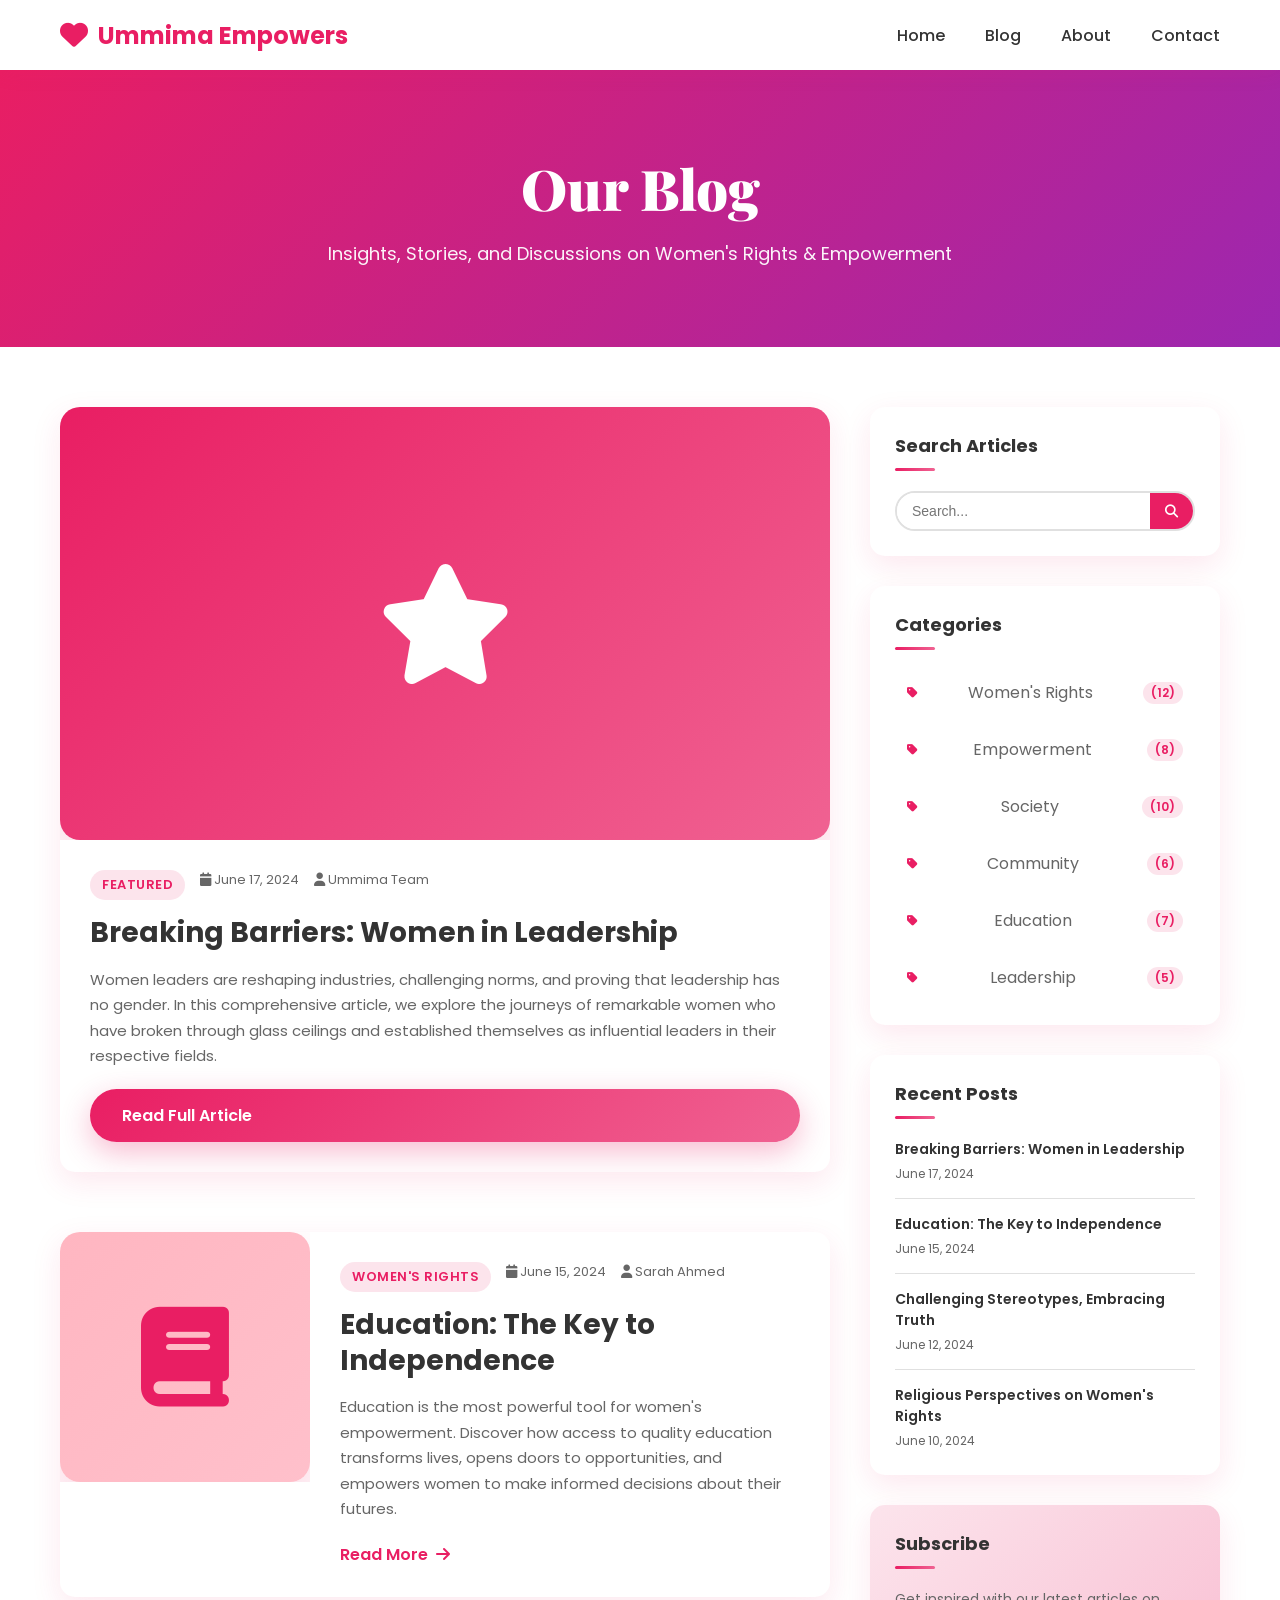
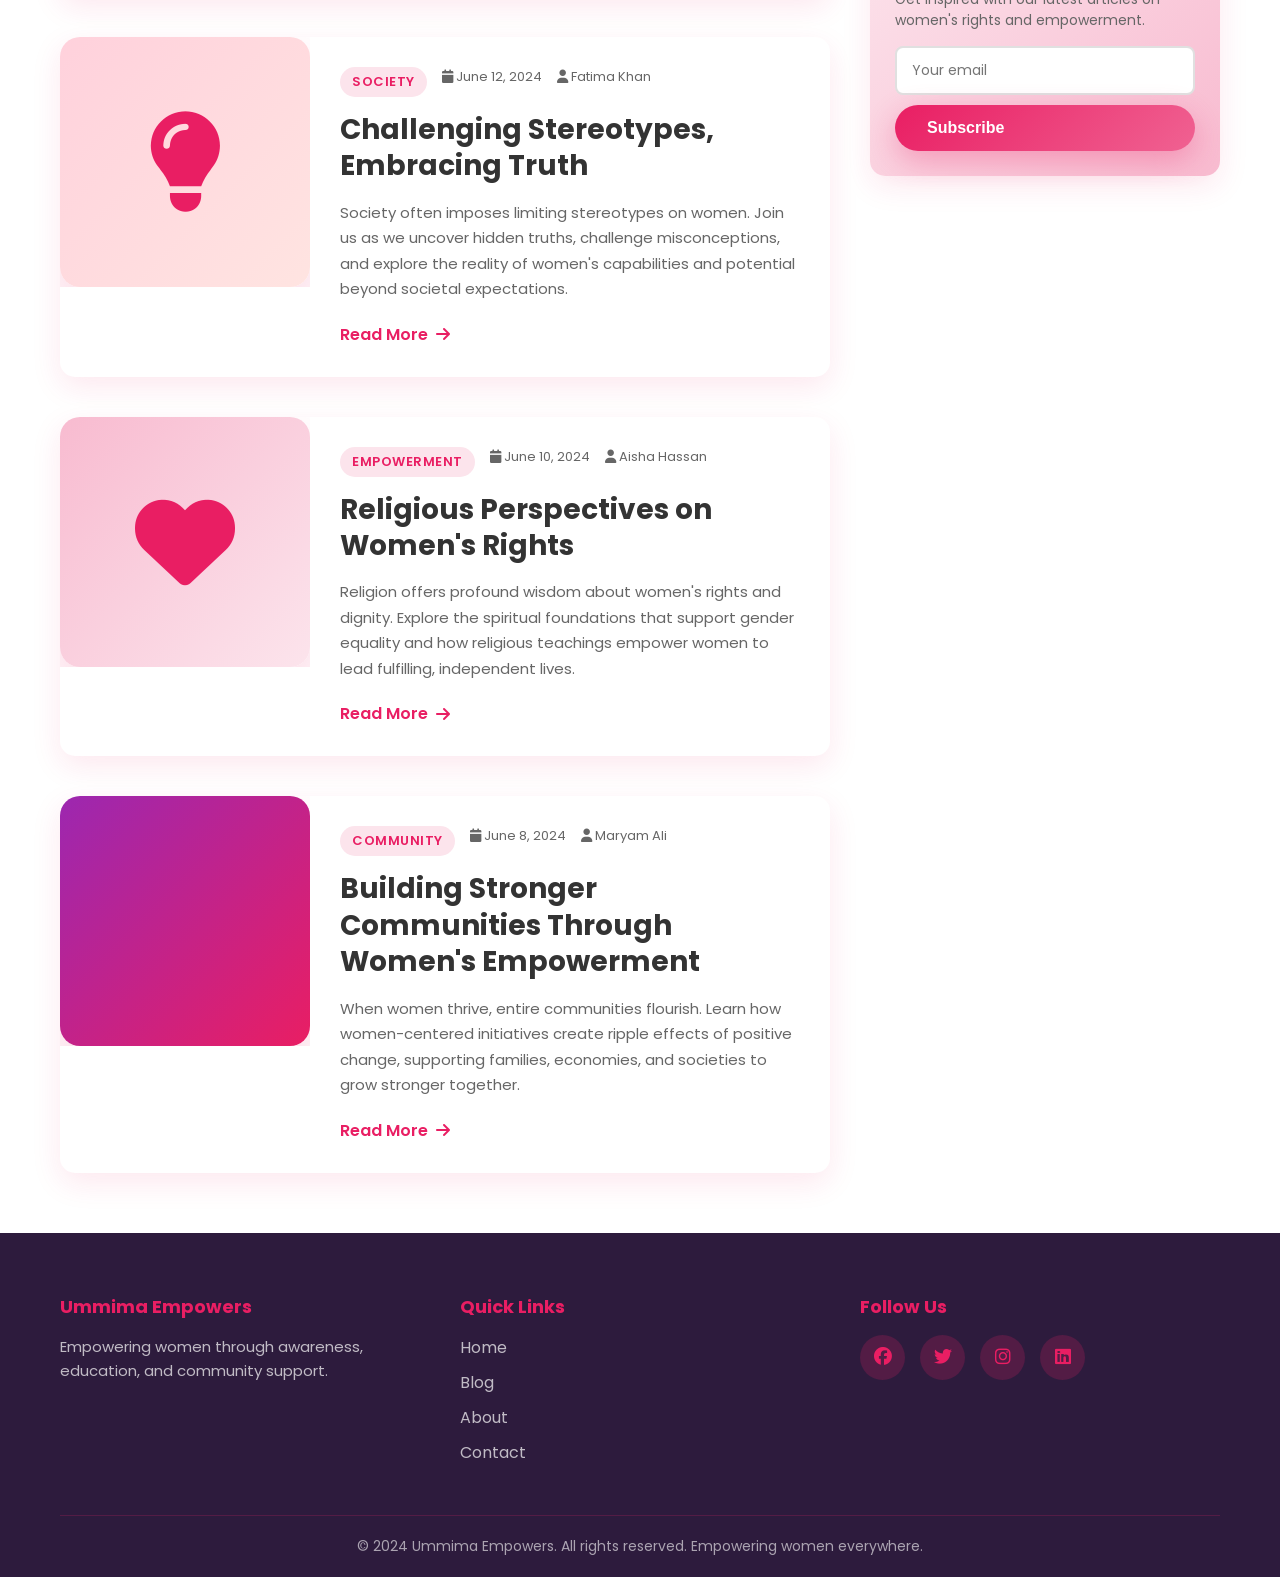
==== blog.html @ eef32102 "Initial commit: Create UmmimaEmpowers blogging website with pink theme, animations, and responsive d" ====
<!DOCTYPE html>
<html lang="en">
<head>
    <meta charset="UTF-8">
    <meta name="viewport" content="width=device-width, initial-scale=1.0">
    <title>Blog - Ummima Empowers</title>
    <link rel="stylesheet" href="css/styles.css">
    <link rel="stylesheet" href="css/blog.css">
    <link rel="stylesheet" href="https://cdnjs.cloudflare.com/ajax/libs/font-awesome/6.4.0/css/all.min.css">
    <link href="https://fonts.googleapis.com/css2?family=Poppins:wght@300;400;600;700;800&family=Playfair+Display:wght@700;900&display=swap" rel="stylesheet">
</head>
<body>
    <!-- Navigation Bar -->
    <nav class="navbar">
        <div class="nav-container">
            <div class="logo">
                <i class="fas fa-heart"></i>
                <span>Ummima Empowers</span>
            </div>
            <ul class="nav-menu">
                <li><a href="index.html" class="nav-link">Home</a></li>
                <li><a href="blog.html" class="nav-link active">Blog</a></li>
                <li><a href="index.html#about" class="nav-link">About</a></li>
                <li><a href="index.html#contact" class="nav-link">Contact</a></li>
            </ul>
            <div class="hamburger">
                <span></span>
                <span></span>
                <span></span>
            </div>
        </div>
    </nav>

    <!-- Blog Header -->
    <section class="blog-header">
        <div class="container">
            <h1>Our Blog</h1>
            <p>Insights, Stories, and Discussions on Women's Rights & Empowerment</p>
        </div>
    </section>

    <!-- Blog Content -->
    <div class="container">
        <div class="blog-layout">
            <!-- Main Blog Posts -->
            <main class="blog-posts">
                <!-- Featured Post -->
                <article class="blog-post featured-post">
                    <div class="post-image">
                        <div class="image-placeholder large pink-gradient">
                            <i class="fas fa-star"></i>
                        </div>
                    </div>
                    <div class="post-content">
                        <div class="post-meta">
                            <span class="post-category">Featured</span>
                            <span class="post-date"><i class="fas fa-calendar"></i> June 17, 2024</span>
                            <span class="post-author"><i class="fas fa-user"></i> Ummima Team</span>
                        </div>
                        <h2>Breaking Barriers: Women in Leadership</h2>
                        <p class="post-excerpt">Women leaders are reshaping industries, challenging norms, and proving that leadership has no gender. In this comprehensive article, we explore the journeys of remarkable women who have broken through glass ceilings and established themselves as influential leaders in their respective fields.</p>
                        <a href="#" class="btn btn-primary">Read Full Article</a>
                    </div>
                </article>

                <!-- Regular Posts -->
                <article class="blog-post">
                    <div class="post-image">
                        <div class="image-placeholder pink-1">
                            <i class="fas fa-book"></i>
                        </div>
                    </div>
                    <div class="post-content">
                        <div class="post-meta">
                            <span class="post-category">Women's Rights</span>
                            <span class="post-date"><i class="fas fa-calendar"></i> June 15, 2024</span>
                            <span class="post-author"><i class="fas fa-user"></i> Sarah Ahmed</span>
                        </div>
                        <h2>Education: The Key to Independence</h2>
                        <p class="post-excerpt">Education is the most powerful tool for women's empowerment. Discover how access to quality education transforms lives, opens doors to opportunities, and empowers women to make informed decisions about their futures.</p>
                        <a href="#" class="read-more-link">Read More <i class="fas fa-arrow-right"></i></a>
                    </div>
                </article>

                <article class="blog-post">
                    <div class="post-image">
                        <div class="image-placeholder pink-2">
                            <i class="fas fa-lightbulb"></i>
                        </div>
                    </div>
                    <div class="post-content">
                        <div class="post-meta">
                            <span class="post-category">Society</span>
                            <span class="post-date"><i class="fas fa-calendar"></i> June 12, 2024</span>
                            <span class="post-author"><i class="fas fa-user"></i> Fatima Khan</span>
                        </div>
                        <h2>Challenging Stereotypes, Embracing Truth</h2>
                        <p class="post-excerpt">Society often imposes limiting stereotypes on women. Join us as we uncover hidden truths, challenge misconceptions, and explore the reality of women's capabilities and potential beyond societal expectations.</p>
                        <a href="#" class="read-more-link">Read More <i class="fas fa-arrow-right"></i></a>
                    </div>
                </article>

                <article class="blog-post">
                    <div class="post-image">
                        <div class="image-placeholder pink-3">
                            <i class="fas fa-heart"></i>
                        </div>
                    </div>
                    <div class="post-content">
                        <div class="post-meta">
                            <span class="post-category">Empowerment</span>
                            <span class="post-date"><i class="fas fa-calendar"></i> June 10, 2024</span>
                            <span class="post-author"><i class="fas fa-user"></i> Aisha Hassan</span>
                        </div>
                        <h2>Religious Perspectives on Women's Rights</h2>
                        <p class="post-excerpt">Religion offers profound wisdom about women's rights and dignity. Explore the spiritual foundations that support gender equality and how religious teachings empower women to lead fulfilling, independent lives.</p>
                        <a href="#" class="read-more-link">Read More <i class="fas fa-arrow-right"></i></a>
                    </div>
                </article>

                <article class="blog-post">
                    <div class="post-image">
                        <div class="image-placeholder pink-gradient-alt">
                            <i class="fas fa-sparkles"></i>
                        </div>
                    </div>
                    <div class="post-content">
                        <div class="post-meta">
                            <span class="post-category">Community</span>
                            <span class="post-date"><i class="fas fa-calendar"></i> June 8, 2024</span>
                            <span class="post-author"><i class="fas fa-user"></i> Maryam Ali</span>
                        </div>
                        <h2>Building Stronger Communities Through Women's Empowerment</h2>
                        <p class="post-excerpt">When women thrive, entire communities flourish. Learn how women-centered initiatives create ripple effects of positive change, supporting families, economies, and societies to grow stronger together.</p>
                        <a href="#" class="read-more-link">Read More <i class="fas fa-arrow-right"></i></a>
                    </div>
                </article>
            </main>

            <!-- Sidebar -->
            <aside class="blog-sidebar">
                <!-- Search Widget -->
                <div class="widget search-widget">
                    <h3>Search Articles</h3>
                    <div class="search-box">
                        <input type="text" placeholder="Search..." class="search-input">
                        <button class="search-btn"><i class="fas fa-search"></i></button>
                    </div>
                </div>

                <!-- Categories Widget -->
                <div class="widget categories-widget">
                    <h3>Categories</h3>
                    <ul class="categories-list">
                        <li><a href="#"><i class="fas fa-tag"></i> Women's Rights <span>(12)</span></a></li>
                        <li><a href="#"><i class="fas fa-tag"></i> Empowerment <span>(8)</span></a></li>
                        <li><a href="#"><i class="fas fa-tag"></i> Society <span>(10)</span></a></li>
                        <li><a href="#"><i class="fas fa-tag"></i> Community <span>(6)</span></a></li>
                        <li><a href="#"><i class="fas fa-tag"></i> Education <span>(7)</span></a></li>
                        <li><a href="#"><i class="fas fa-tag"></i> Leadership <span>(5)</span></a></li>
                    </ul>
                </div>

                <!-- Recent Posts Widget -->
                <div class="widget recent-posts-widget">
                    <h3>Recent Posts</h3>
                    <ul class="recent-posts-list">
                        <li>
                            <a href="#" class="recent-post-title">Breaking Barriers: Women in Leadership</a>
                            <span class="recent-post-date">June 17, 2024</span>
                        </li>
                        <li>
                            <a href="#" class="recent-post-title">Education: The Key to Independence</a>
                            <span class="recent-post-date">June 15, 2024</span>
                        </li>
                        <li>
                            <a href="#" class="recent-post-title">Challenging Stereotypes, Embracing Truth</a>
                            <span class="recent-post-date">June 12, 2024</span>
                        </li>
                        <li>
                            <a href="#" class="recent-post-title">Religious Perspectives on Women's Rights</a>
                            <span class="recent-post-date">June 10, 2024</span>
                        </li>
                    </ul>
                </div>

                <!-- Newsletter Widget -->
                <div class="widget newsletter-widget">
                    <h3>Subscribe</h3>
                    <p>Get inspired with our latest articles on women's rights and empowerment.</p>
                    <form class="newsletter-form">
                        <input type="email" placeholder="Your email" required>
                        <button type="submit" class="btn btn-primary btn-full">Subscribe</button>
                    </form>
                </div>
            </aside>
        </div>
    </div>

    <!-- Footer -->
    <footer class="footer">
        <div class="container">
            <div class="footer-content">
                <div class="footer-section">
                    <h4>Ummima Empowers</h4>
                    <p>Empowering women through awareness, education, and community support.</p>
                </div>
                <div class="footer-section">
                    <h4>Quick Links</h4>
                    <ul>
                        <li><a href="index.html">Home</a></li>
                        <li><a href="blog.html">Blog</a></li>
                        <li><a href="index.html#about">About</a></li>
                        <li><a href="index.html#contact">Contact</a></li>
                    </ul>
                </div>
                <div class="footer-section">
                    <h4>Follow Us</h4>
                    <div class="social-links">
                        <a href="#" class="social-link"><i class="fab fa-facebook"></i></a>
                        <a href="#" class="social-link"><i class="fab fa-twitter"></i></a>
                        <a href="#" class="social-link"><i class="fab fa-instagram"></i></a>
                        <a href="#" class="social-link"><i class="fab fa-linkedin"></i></a>
                    </div>
                </div>
            </div>
            <div class="footer-bottom">
                <p>&copy; 2024 Ummima Empowers. All rights reserved. Empowering women everywhere.</p>
            </div>
        </div>
    </footer>

    <script src="js/script.js"></script>
    <script src="js/blog.js"></script>
</body>
</html>
---- css/styles.css ----
:root {
    --primary-pink: #E91E63;
    --light-pink: #F8BBD0;
    --lighter-pink: #FCE4EC;
    --dark-pink: #C2185B;
    --accent-purple: #9C27B0;
    --accent-rose: #F06292;
    --dark-bg: #2d1b3d;
    --text-dark: #333333;
    --text-light: #666666;
    --white: #ffffff;
    --light-gray: #f5f5f5;
    --border-color: #e0e0e0;
}

* {
    margin: 0;
    padding: 0;
    box-sizing: border-box;
}

html {
    scroll-behavior: smooth;
}

body {
    font-family: 'Poppins', sans-serif;
    color: var(--text-dark);
    background-color: var(--white);
    overflow-x: hidden;
}

.container {
    max-width: 1200px;
    margin: 0 auto;
    padding: 0 20px;
}

/* ===== NAVIGATION ===== */
.navbar {
    position: fixed;
    top: 0;
    width: 100%;
    background: rgba(255, 255, 255, 0.95);
    backdrop-filter: blur(10px);
    box-shadow: 0 2px 20px rgba(233, 30, 99, 0.1);
    z-index: 1000;
    transition: all 0.3s ease;
}

.nav-container {
    max-width: 1200px;
    margin: 0 auto;
    padding: 0 20px;
    display: flex;
    justify-content: space-between;
    align-items: center;
    height: 70px;
}

.logo {
    font-size: 24px;
    font-weight: 700;
    color: var(--primary-pink);
    display: flex;
    align-items: center;
    gap: 10px;
    animation: fadeInDown 0.6s ease;
}

.logo i {
    font-size: 28px;
}

.nav-menu {
    display: flex;
    list-style: none;
    gap: 40px;
    animation: fadeInDown 0.6s ease 0.1s both;
}

.nav-link {
    text-decoration: none;
    color: var(--text-dark);
    font-weight: 500;
    position: relative;
    transition: all 0.3s ease;
}

.nav-link::after {
    content: '';
    position: absolute;
    bottom: -5px;
    left: 0;
    width: 0;
    height: 3px;
    background: linear-gradient(90deg, var(--primary-pink), var(--accent-rose));
    transition: width 0.3s ease;
}

.nav-link:hover::after,
.nav-link.active::after {
    width: 100%;
}

.hamburger {
    display: none;
    flex-direction: column;
    cursor: pointer;
    gap: 5px;
}

.hamburger span {
    width: 25px;
    height: 3px;
    background: var(--primary-pink);
    border-radius: 3px;
    transition: all 0.3s ease;
}

/* ===== HERO SECTION ===== */
.hero {
    margin-top: 70px;
    padding: 100px 20px;
    background: linear-gradient(135deg, rgba(233, 30, 99, 0.08) 0%, rgba(156, 39, 176, 0.08) 100%);
    min-height: 100vh;
    display: flex;
    align-items: center;
    justify-content: space-between;
    gap: 50px;
    position: relative;
    overflow: hidden;
}

.hero-content {
    flex: 1;
    z-index: 2;
    animation: slideInLeft 0.8s ease;
}

.hero-title {
    font-family: 'Playfair Display', serif;
    font-size: 72px;
    font-weight: 900;
    color: var(--text-dark);
    margin-bottom: 20px;
    line-height: 1.2;
    background: linear-gradient(135deg, var(--primary-pink), var(--accent-purple));
    -webkit-background-clip: text;
    -webkit-text-fill-color: transparent;
    background-clip: text;
}

.hero-subtitle {
    font-size: 20px;
    color: var(--text-light);
    margin-bottom: 30px;
    line-height: 1.6;
}

.hero-buttons {
    display: flex;
    gap: 20px;
    flex-wrap: wrap;
}

.btn {
    padding: 14px 32px;
    border: none;
    border-radius: 50px;
    font-size: 16px;
    font-weight: 600;
    cursor: pointer;
    transition: all 0.3s ease;
    text-decoration: none;
    display: inline-flex;
    align-items: center;
    gap: 8px;
    position: relative;
    overflow: hidden;
}

.btn::before {
    content: '';
    position: absolute;
    top: 50%;
    left: 50%;
    width: 0;
    height: 0;
    border-radius: 50%;
    background: rgba(255, 255, 255, 0.3);
    transform: translate(-50%, -50%);
    transition: width 0.6s, height 0.6s;
}

.btn:hover::before {
    width: 300px;
    height: 300px;
}

.btn-primary {
    background: linear-gradient(135deg, var(--primary-pink), var(--accent-rose));
    color: var(--white);
    box-shadow: 0 10px 30px rgba(233, 30, 99, 0.3);
}

.btn-primary:hover {
    transform: translateY(-3px);
    box-shadow: 0 15px 40px rgba(233, 30, 99, 0.4);
}

.btn-secondary {
    background: var(--white);
    color: var(--primary-pink);
    border: 2px solid var(--primary-pink);
    box-shadow: 0 10px 30px rgba(233, 30, 99, 0.2);
}

.btn-secondary:hover {
    background: var(--lighter-pink);
    transform: translateY(-3px);
}

.btn-large {
    padding: 16px 48px;
    font-size: 18px;
}

.btn-full {
    width: 100%;
}

.hero-image {
    flex: 1;
    position: relative;
    height: 500px;
    animation: slideInRight 0.8s ease;
}

.floating-card {
    position: absolute;
    width: 120px;
    height: 120px;
    border-radius: 20px;
    display: flex;
    align-items: center;
    justify-content: center;
    font-size: 50px;
    color: var(--white);
    box-shadow: 0 20px 40px rgba(0, 0, 0, 0.1);
    animation: float 4s ease-in-out infinite;
}

.card-1 {
    background: linear-gradient(135deg, var(--primary-pink), var(--accent-rose));
    top: 50px;
    left: 50px;
    animation-delay: 0s;
}

.card-2 {
    background: linear-gradient(135deg, var(--accent-purple), var(--primary-pink));
    top: 200px;
    right: 100px;
    animation-delay: 1s;
}

.card-3 {
    background: linear-gradient(135deg, var(--accent-rose), var(--accent-purple));
    bottom: 100px;
    left: 100px;
    animation-delay: 2s;
}

.wave {
    position: absolute;
    bottom: -10px;
    left: 0;
    width: 100%;
    opacity: 0.1;
}

/* ===== ABOUT SECTION ===== */
.about {
    padding: 100px 20px;
    background: var(--white);
}

.section-title {
    font-family: 'Playfair Display', serif;
    font-size: 48px;
    font-weight: 900;
    text-align: center;
    margin-bottom: 60px;
    color: var(--text-dark);
    position: relative;
    animation: fadeInUp 0.8s ease;
}

.section-title::after {
    content: '';
    position: absolute;
    bottom: -20px;
    left: 50%;
    transform: translateX(-50%);
    width: 80px;
    height: 4px;
    background: linear-gradient(90deg, var(--primary-pink), var(--accent-rose));
    border-radius: 2px;
}

.about-content {
    display: grid;
    grid-template-columns: 1fr 1fr;
    gap: 60px;
    align-items: center;
    animation: fadeInUp 0.8s ease 0.2s both;
}

.about-text h3 {
    font-size: 36px;
    color: var(--text-dark);
    margin: 15px 0 20px 0;
    line-height: 1.4;
}

.about-text p {
    font-size: 16px;
    color: var(--text-light);
    line-height: 1.8;
    margin-bottom: 30px;
}

.highlight-text {
    color: var(--primary-pink);
    font-weight: 700;
    font-size: 14px;
    text-transform: uppercase;
    letter-spacing: 2px;
}

.stats {
    display: grid;
    grid-template-columns: repeat(3, 1fr);
    gap: 20px;
    margin-top: 40px;
}

.stat-item {
    padding: 25px;
    background: var(--lighter-pink);
    border-radius: 15px;
    text-align: center;
    transition: all 0.3s ease;
}

.stat-item:hover {
    background: var(--light-pink);
    transform: translateY(-5px);
}

.stat-item h4 {
    color: var(--primary-pink);
    font-size: 18px;
    margin-bottom: 5px;
}

.stat-item p {
    font-size: 14px;
    color: var(--text-light);
    margin: 0;
}

.about-image {
    position: relative;
    animation: slideInRight 0.8s ease 0.4s both;
}

.image-wrapper {
    position: relative;
    width: 100%;
    aspect-ratio: 1;
}

.image-placeholder {
    width: 100%;
    height: 100%;
    border-radius: 20px;
    display: flex;
    align-items: center;
    justify-content: center;
    font-size: 100px;
    background: linear-gradient(135deg, var(--light-pink), var(--lighter-pink));
    color: var(--primary-pink);
    box-shadow: 0 30px 60px rgba(233, 30, 99, 0.2);
    animation: pulse 3s ease-in-out infinite;
}

.image-placeholder.pink-1 {
    background: linear-gradient(135deg, #FFB6C1, #FFC0CB);
}

.image-placeholder.pink-2 {
    background: linear-gradient(135deg, #FFD1DC, #FFE4E1);
}

.image-placeholder.pink-3 {
    background: linear-gradient(135deg, #F8BBD0, #FCE4EC);
}

.image-placeholder.pink-gradient {
    background: linear-gradient(135deg, var(--primary-pink), var(--accent-rose));
    color: var(--white);
}

.image-placeholder.pink-gradient-alt {
    background: linear-gradient(135deg, var(--accent-purple), var(--primary-pink));
    color: var(--white);
}

.image-placeholder.large {
    font-size: 120px;
}

/* ===== FEATURED ARTICLES ===== */
.featured-articles {
    padding: 100px 20px;
    background: linear-gradient(135deg, rgba(248, 187, 208, 0.3) 0%, rgba(252, 228, 236, 0.3) 100%);
}

.articles-grid {
    display: grid;
    grid-template-columns: repeat(auto-fit, minmax(300px, 1fr));
    gap: 40px;
    animation: fadeInUp 0.8s ease 0.2s both;
}

.article-card {
    background: var(--white);
    border-radius: 15px;
    overflow: hidden;
    box-shadow: 0 10px 30px rgba(233, 30, 99, 0.1);
    transition: all 0.3s ease;
    animation: slideUp 0.6s ease;
}

.article-card:hover {
    transform: translateY(-10px);
    box-shadow: 0 20px 50px rgba(233, 30, 99, 0.2);
}

.article-image {
    width: 100%;
    aspect-ratio: 16 / 10;
    overflow: hidden;
}

.article-content {
    padding: 30px;
}

.article-category {
    display: inline-block;
    background: var(--lighter-pink);
    color: var(--primary-pink);
    padding: 6px 14px;
    border-radius: 20px;
    font-size: 12px;
    font-weight: 600;
    text-transform: uppercase;
    letter-spacing: 1px;
    margin-bottom: 12px;
}

.article-content h3 {
    font-size: 22px;
    color: var(--text-dark);
    margin-bottom: 15px;
    line-height: 1.4;
    transition: all 0.3s ease;
}

.article-card:hover .article-content h3 {
    color: var(--primary-pink);
}

.article-content p {
    font-size: 15px;
    color: var(--text-light);
    line-height: 1.6;
    margin-bottom: 20px;
}

.read-more {
    color: var(--primary-pink);
    text-decoration: none;
    font-weight: 600;
    display: inline-flex;
    align-items: center;
    gap: 8px;
    transition: all 0.3s ease;
}

.read-more:hover {
    gap: 12px;
    color: var(--accent-rose);
}

/* ===== CTA SECTION ===== */
.cta-section {
    padding: 80px 20px;
    background: linear-gradient(135deg, var(--primary-pink), var(--accent-purple));
    color: var(--white);
    text-align: center;
    animation: fadeInUp 0.8s ease;
}

.cta-section h2 {
    font-family: 'Playfair Display', serif;
    font-size: 48px;
    margin-bottom: 15px;
}

.cta-section p {
    font-size: 18px;
    margin-bottom: 30px;
    opacity: 0.95;
}

/* ===== FOOTER ===== */
.footer {
    background: var(--dark-bg);
    color: var(--white);
    padding: 60px 20px 20px;
}

.footer-content {
    display: grid;
    grid-template-columns: repeat(auto-fit, minmax(250px, 1fr));
    gap: 40px;
    margin-bottom: 40px;
    animation: fadeInUp 0.8s ease;
}

.footer-section h4 {
    font-size: 18px;
    margin-bottom: 15px;
    color: var(--primary-pink);
}

.footer-section p {
    color: rgba(255, 255, 255, 0.7);
    line-height: 1.6;
    font-size: 15px;
}

.footer-section ul {
    list-style: none;
}

.footer-section ul li {
    margin-bottom: 10px;
}

.footer-section ul li a {
    color: rgba(255, 255, 255, 0.7);
    text-decoration: none;
    transition: all 0.3s ease;
    display: flex;
    align-items: center;
    gap: 8px;
}

.footer-section ul li a:hover {
    color: var(--primary-pink);
    transform: translateX(5px);
}

.social-links {
    display: flex;
    gap: 15px;
}

.social-link {
    width: 45px;
    height: 45px;
    background: rgba(233, 30, 99, 0.2);
    border-radius: 50%;
    display: flex;
    align-items: center;
    justify-content: center;
    color: var(--primary-pink);
    text-decoration: none;
    transition: all 0.3s ease;
    font-size: 18px;
}

.social-link:hover {
    background: var(--primary-pink);
    color: var(--white);
    transform: translateY(-5px);
}

.footer-bottom {
    text-align: center;
    padding-top: 20px;
    border-top: 1px solid rgba(233, 30, 99, 0.2);
    color: rgba(255, 255, 255, 0.6);
    font-size: 14px;
}

/* ===== ANIMATIONS ===== */
@keyframes fadeInDown {
    from {
        opacity: 0;
        transform: translateY(-30px);
    }
    to {
        opacity: 1;
        transform: translateY(0);
    }
}

@keyframes fadeInUp {
    from {
        opacity: 0;
        transform: translateY(30px);
    }
    to {
        opacity: 1;
        transform: translateY(0);
    }
}

@keyframes slideInLeft {
    from {
        opacity: 0;
        transform: translateX(-50px);
    }
    to {
        opacity: 1;
        transform: translateX(0);
    }
}

@keyframes slideInRight {
    from {
        opacity: 0;
        transform: translateX(50px);
    }
    to {
        opacity: 1;
        transform: translateX(0);
    }
}

@keyframes slideUp {
    from {
        opacity: 0;
        transform: translateY(20px);
    }
    to {
        opacity: 1;
        transform: translateY(0);
    }
}

@keyframes float {
    0%, 100% {
        transform: translateY(0px);
    }
    50% {
        transform: translateY(-20px);
    }
}

@keyframes pulse {
    0%, 100% {
        transform: scale(1);
    }
    50% {
        transform: scale(1.02);
    }
}

/* ===== RESPONSIVE ===== */
@media (max-width: 768px) {
    .hamburger {
        display: flex;
    }

    .nav-menu {
        position: absolute;
        top: 70px;
        left: 0;
        width: 100%;
        background: var(--white);
        flex-direction: column;
        gap: 0;
        max-height: 0;
        overflow: hidden;
        transition: max-height 0.3s ease;
    }

    .nav-menu.active {
        max-height: 400px;
    }

    .nav-menu li {
        border-bottom: 1px solid var(--border-color);
    }

    .nav-link {
        display: block;
        padding: 15px 20px;
    }

    .hero {
        flex-direction: column;
        margin-top: 70px;
        padding: 60px 20px;
        min-height: auto;
    }

    .hero-title {
        font-size: 42px;
    }

    .hero-subtitle {
        font-size: 16px;
    }

    .hero-image {
        height: 300px;
    }

    .floating-card {
        width: 80px;
        height: 80px;
        font-size: 35px;
    }

    .hero-buttons {
        flex-direction: column;
    }

    .btn {
        width: 100%;
        justify-content: center;
    }

    .about-content {
        grid-template-columns: 1fr;
        gap: 40px;
    }

    .section-title {
        font-size: 36px;
    }

    .about-text h3 {
        font-size: 28px;
    }

    .stats {
        grid-template-columns: 1fr;
    }

    .articles-grid {
        grid-template-columns: 1fr;
    }

    .cta-section h2 {
        font-size: 36px;
    }

    .cta-section p {
        font-size: 16px;
    }
}
---- css/blog.css ----
.blog-header {
    margin-top: 70px;
    padding: 80px 20px;
    background: linear-gradient(135deg, var(--primary-pink), var(--accent-purple));
    color: var(--white);
    text-align: center;
    animation: fadeInDown 0.8s ease;
}

.blog-header h1 {
    font-family: 'Playfair Display', serif;
    font-size: 56px;
    font-weight: 900;
    margin-bottom: 15px;
}

.blog-header p {
    font-size: 18px;
    opacity: 0.95;
}

.blog-layout {
    display: grid;
    grid-template-columns: 1fr 350px;
    gap: 40px;
    padding: 60px 0;
    animation: fadeInUp 0.8s ease 0.2s both;
}

/* ===== BLOG POSTS ===== */
.blog-posts {
    display: flex;
    flex-direction: column;
    gap: 40px;
}

.blog-post {
    background: var(--white);
    border-radius: 15px;
    overflow: hidden;
    box-shadow: 0 10px 30px rgba(233, 30, 99, 0.1);
    transition: all 0.3s ease;
    display: grid;
    grid-template-columns: 250px 1fr;
    animation: slideUp 0.6s ease;
}

.blog-post:hover {
    box-shadow: 0 20px 50px rgba(233, 30, 99, 0.2);
    transform: translateY(-5px);
}

.featured-post {
    grid-template-columns: 1fr;
    margin-bottom: 20px;
}

.featured-post .post-image {
    aspect-ratio: 16 / 9;
}

.post-image {
    width: 100%;
    aspect-ratio: 1;
    overflow: hidden;
}

.post-content {
    padding: 30px;
    display: flex;
    flex-direction: column;
}

.post-meta {
    display: flex;
    flex-wrap: wrap;
    gap: 15px;
    font-size: 13px;
    color: var(--text-light);
    margin-bottom: 15px;
}

.post-category {
    display: inline-block;
    background: var(--lighter-pink);
    color: var(--primary-pink);
    padding: 5px 12px;
    border-radius: 15px;
    font-weight: 600;
    text-transform: uppercase;
    letter-spacing: 0.5px;
}

.post-date,
.post-author {
    color: var(--text-light);
}

.post-content h2 {
    font-size: 28px;
    color: var(--text-dark);
    margin-bottom: 15px;
    line-height: 1.3;
    transition: all 0.3s ease;
}

.blog-post:hover .post-content h2 {
    color: var(--primary-pink);
}

.post-excerpt {
    font-size: 15px;
    color: var(--text-light);
    line-height: 1.7;
    margin-bottom: 20px;
    flex-grow: 1;
}

.read-more-link {
    color: var(--primary-pink);
    text-decoration: none;
    font-weight: 600;
    display: inline-flex;
    align-items: center;
    gap: 8px;
    width: fit-content;
    transition: all 0.3s ease;
}

.read-more-link:hover {
    gap: 12px;
    color: var(--accent-rose);
}

/* ===== SIDEBAR ===== */
.blog-sidebar {
    display: flex;
    flex-direction: column;
    gap: 30px;
}

.widget {
    background: var(--white);
    padding: 25px;
    border-radius: 15px;
    box-shadow: 0 10px 30px rgba(233, 30, 99, 0.1);
    animation: fadeInUp 0.8s ease;
}

.widget h3 {
    font-size: 18px;
    color: var(--text-dark);
    margin-bottom: 20px;
    font-weight: 700;
    position: relative;
    padding-bottom: 12px;
}

.widget h3::after {
    content: '';
    position: absolute;
    bottom: 0;
    left: 0;
    width: 40px;
    height: 3px;
    background: linear-gradient(90deg, var(--primary-pink), var(--accent-rose));
    border-radius: 2px;
}

/* Search Widget */
.search-box {
    display: flex;
    gap: 0;
    border: 2px solid var(--border-color);
    border-radius: 50px;
    overflow: hidden;
    transition: all 0.3s ease;
}

.search-box:focus-within {
    border-color: var(--primary-pink);
    box-shadow: 0 5px 15px rgba(233, 30, 99, 0.2);
}

.search-input {
    flex: 1;
    border: none;
    padding: 10px 15px;
    font-size: 14px;
    outline: none;
}

.search-btn {
    background: var(--primary-pink);
    color: var(--white);
    border: none;
    padding: 10px 15px;
    cursor: pointer;
    transition: all 0.3s ease;
}

.search-btn:hover {
    background: var(--accent-rose);
}

/* Categories Widget */
.categories-list {
    list-style: none;
    display: flex;
    flex-direction: column;
    gap: 12px;
}

.categories-list li a {
    display: flex;
    justify-content: space-between;
    align-items: center;
    padding: 10px 12px;
    border-radius: 8px;
    text-decoration: none;
    color: var(--text-light);
    transition: all 0.3s ease;
    gap: 10px;
}

.categories-list li a:hover {
    background: var(--lighter-pink);
    color: var(--primary-pink);
    padding-left: 16px;
}

.categories-list li a i {
    color: var(--primary-pink);
    font-size: 12px;
}

.categories-list li a span {
    background: var(--lighter-pink);
    color: var(--primary-pink);
    padding: 2px 8px;
    border-radius: 12px;
    font-size: 12px;
    font-weight: 600;
}

/* Recent Posts Widget */
.recent-posts-list {
    list-style: none;
    display: flex;
    flex-direction: column;
    gap: 15px;
}

.recent-posts-list li {
    padding-bottom: 15px;
    border-bottom: 1px solid var(--border-color);
    display: flex;
    flex-direction: column;
    gap: 5px;
}

.recent-posts-list li:last-child {
    border-bottom: none;
    padding-bottom: 0;
}

.recent-post-title {
    text-decoration: none;
    color: var(--text-dark);
    font-weight: 600;
    font-size: 14px;
    transition: all 0.3s ease;
}

.recent-post-title:hover {
    color: var(--primary-pink);
}

.recent-post-date {
    color: var(--text-light);
    font-size: 12px;
}

/* Newsletter Widget */
.newsletter-widget {
    background: linear-gradient(135deg, var(--lighter-pink), var(--light-pink));
}

.newsletter-widget p {
    color: var(--text-light);
    font-size: 14px;
    margin-bottom: 15px;
    line-height: 1.5;
}

.newsletter-form {
    display: flex;
    flex-direction: column;
    gap: 10px;
}

.newsletter-form input {
    padding: 12px 15px;
    border: 2px solid var(--border-color);
    border-radius: 8px;
    font-size: 14px;
    font-family: 'Poppins', sans-serif;
    outline: none;
    transition: all 0.3s ease;
}

.newsletter-form input:focus {
    border-color: var(--primary-pink);
    box-shadow: 0 5px 15px rgba(233, 30, 99, 0.1);
}

/* ===== RESPONSIVE ===== */
@media (max-width: 968px) {
    .blog-layout {
        grid-template-columns: 1fr;
    }

    .blog-post {
        grid-template-columns: 200px 1fr;
    }

    .featured-post {
        grid-template-columns: 1fr;
    }

    .featured-post .post-image {
        aspect-ratio: 16 / 9;
    }
}

@media (max-width: 768px) {
    .blog-header h1 {
        font-size: 36px;
    }

    .blog-header p {
        font-size: 16px;
    }

    .blog-post {
        grid-template-columns: 1fr;
    }

    .post-image {
        aspect-ratio: 16 / 10;
    }

    .post-content {
        padding: 20px;
    }

    .post-content h2 {
        font-size: 22px;
    }

    .widget {
        padding: 20px;
    }
}
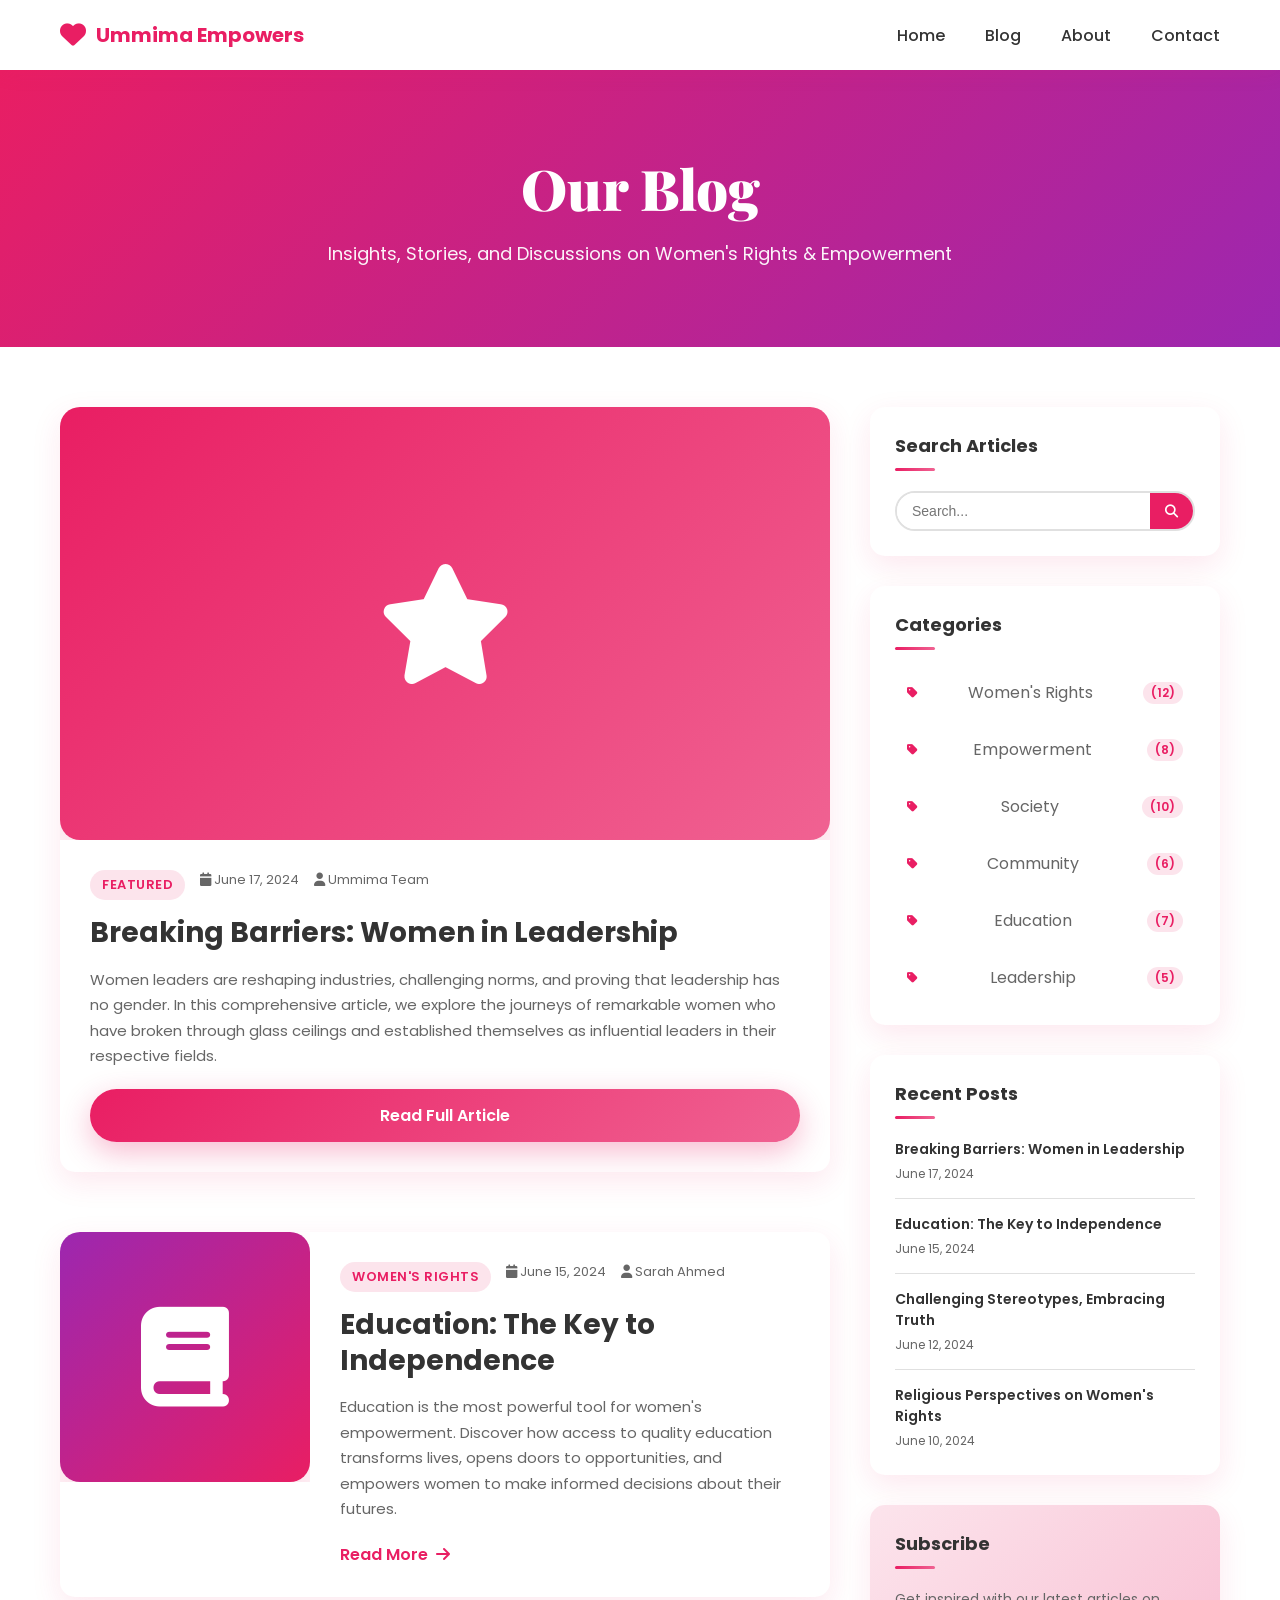
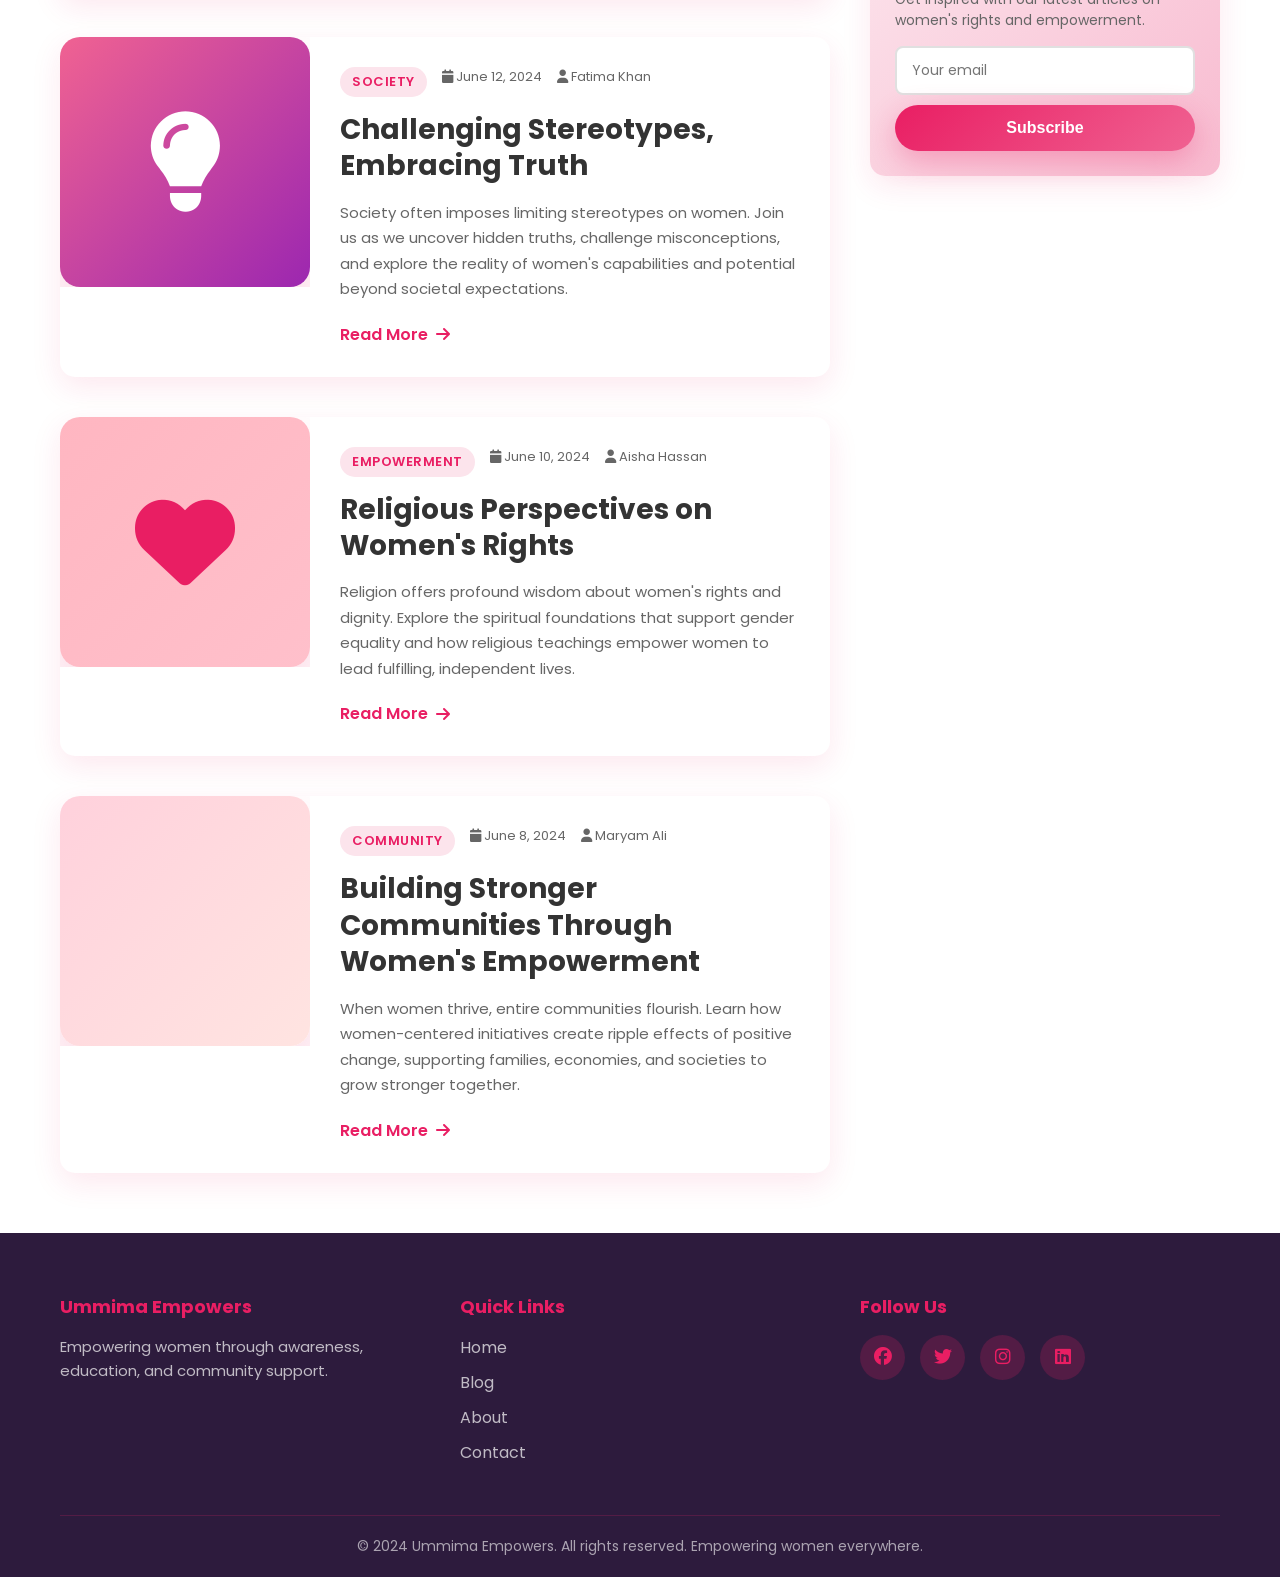
==== commit 24d8a320: "Fix CSS, JavaScript, logo link, contact form, animations, and make website relaxing for women" ====
--- a/blog.html
+++ b/blog.html
@@ -13,10 +13,10 @@
     <!-- Navigation Bar -->
     <nav class="navbar">
         <div class="nav-container">
-            <div class="logo">
+            <a href="index.html" class="logo">
                 <i class="fas fa-heart"></i>
                 <span>Ummima Empowers</span>
-            </div>
+            </a>
             <ul class="nav-menu">
                 <li><a href="index.html" class="nav-link">Home</a></li>
                 <li><a href="blog.html" class="nav-link active">Blog</a></li>
@@ -47,7 +47,7 @@
                 <!-- Featured Post -->
                 <article class="blog-post featured-post">
                     <div class="post-image">
-                        <div class="image-placeholder large pink-gradient">
+                        <div class="image-placeholder large pink-gradient-1">
                             <i class="fas fa-star"></i>
                         </div>
                     </div>
@@ -66,7 +66,7 @@
                 <!-- Regular Posts -->
                 <article class="blog-post">
                     <div class="post-image">
-                        <div class="image-placeholder pink-1">
+                        <div class="image-placeholder pink-gradient-2">
                             <i class="fas fa-book"></i>
                         </div>
                     </div>
@@ -84,7 +84,7 @@
 
                 <article class="blog-post">
                     <div class="post-image">
-                        <div class="image-placeholder pink-2">
+                        <div class="image-placeholder pink-gradient-3">
                             <i class="fas fa-lightbulb"></i>
                         </div>
                     </div>
@@ -102,7 +102,7 @@
 
                 <article class="blog-post">
                     <div class="post-image">
-                        <div class="image-placeholder pink-3">
+                        <div class="image-placeholder pink-1">
                             <i class="fas fa-heart"></i>
                         </div>
                     </div>
@@ -120,7 +120,7 @@
 
                 <article class="blog-post">
                     <div class="post-image">
-                        <div class="image-placeholder pink-gradient-alt">
+                        <div class="image-placeholder pink-2">
                             <i class="fas fa-sparkles"></i>
                         </div>
                     </div>
--- a/css/styles.css
+++ b/css/styles.css
@@ -41,7 +41,7 @@
     position: fixed;
     top: 0;
     width: 100%;
-    background: rgba(255, 255, 255, 0.95);
+    background: rgba(255, 255, 255, 0.97);
     backdrop-filter: blur(10px);
     box-shadow: 0 2px 20px rgba(233, 30, 99, 0.1);
     z-index: 1000;
@@ -59,24 +59,30 @@
 }
 
 .logo {
-    font-size: 24px;
+    font-size: 20px;
     font-weight: 700;
     color: var(--primary-pink);
     display: flex;
     align-items: center;
     gap: 10px;
-    animation: fadeInDown 0.6s ease;
+    text-decoration: none;
+    transition: all 0.3s ease;
+    white-space: nowrap;
+}
+
+.logo:hover {
+    transform: scale(1.05);
 }
 
 .logo i {
-    font-size: 28px;
+    font-size: 26px;
+    animation: heartbeat 0.8s ease-in-out infinite;
 }
 
 .nav-menu {
     display: flex;
     list-style: none;
     gap: 40px;
-    animation: fadeInDown 0.6s ease 0.1s both;
 }
 
 .nav-link {
@@ -85,22 +91,29 @@
     font-weight: 500;
     position: relative;
     transition: all 0.3s ease;
+    display: block;
+    padding: 5px 0;
 }
 
 .nav-link::after {
     content: '';
     position: absolute;
-    bottom: -5px;
+    bottom: -8px;
     left: 0;
     width: 0;
     height: 3px;
     background: linear-gradient(90deg, var(--primary-pink), var(--accent-rose));
     transition: width 0.3s ease;
+    border-radius: 2px;
 }
 
 .nav-link:hover::after,
 .nav-link.active::after {
     width: 100%;
+}
+
+.nav-link:hover {
+    color: var(--primary-pink);
 }
 
 .hamburger {
@@ -118,12 +131,24 @@
     transition: all 0.3s ease;
 }
 
+.hamburger.active span:nth-child(1) {
+    transform: rotate(45deg) translate(10px, 10px);
+}
+
+.hamburger.active span:nth-child(2) {
+    opacity: 0;
+}
+
+.hamburger.active span:nth-child(3) {
+    transform: rotate(-45deg) translate(7px, -7px);
+}
+
 /* ===== HERO SECTION ===== */
 .hero {
     margin-top: 70px;
-    padding: 100px 20px;
+    padding: 80px 20px;
     background: linear-gradient(135deg, rgba(233, 30, 99, 0.08) 0%, rgba(156, 39, 176, 0.08) 100%);
-    min-height: 100vh;
+    min-height: calc(100vh - 70px);
     display: flex;
     align-items: center;
     justify-content: space-between;
@@ -135,7 +160,7 @@
 .hero-content {
     flex: 1;
     z-index: 2;
-    animation: slideInLeft 0.8s ease;
+    animation: slideInLeft 0.8s cubic-bezier(0.34, 1.56, 0.64, 1);
 }
 
 .hero-title {
@@ -149,6 +174,7 @@
     -webkit-background-clip: text;
     -webkit-text-fill-color: transparent;
     background-clip: text;
+    animation: fadeInDown 0.8s ease;
 }
 
 .hero-subtitle {
@@ -156,12 +182,37 @@
     color: var(--text-light);
     margin-bottom: 30px;
     line-height: 1.6;
+    animation: fadeInUp 0.8s ease 0.2s both;
 }
 
 .hero-buttons {
     display: flex;
     gap: 20px;
     flex-wrap: wrap;
+    animation: fadeInUp 0.8s ease 0.4s both;
+}
+
+.hero-stats {
+    display: flex;
+    gap: 40px;
+    margin-top: 50px;
+    animation: fadeInUp 0.8s ease 0.6s both;
+}
+
+.hero-stat {
+    text-align: center;
+}
+
+.hero-stat h4 {
+    font-size: 32px;
+    color: var(--primary-pink);
+    font-weight: 800;
+    margin-bottom: 5px;
+}
+
+.hero-stat p {
+    color: var(--text-light);
+    font-size: 14px;
 }
 
 .btn {
@@ -175,6 +226,7 @@
     text-decoration: none;
     display: inline-flex;
     align-items: center;
+    justify-content: center;
     gap: 8px;
     position: relative;
     overflow: hidden;
@@ -190,7 +242,8 @@
     border-radius: 50%;
     background: rgba(255, 255, 255, 0.3);
     transform: translate(-50%, -50%);
-    transition: width 0.6s, height 0.6s;
+    transition: width 0.6s ease, height 0.6s ease;
+    z-index: -1;
 }
 
 .btn:hover::before {
@@ -234,7 +287,7 @@
     flex: 1;
     position: relative;
     height: 500px;
-    animation: slideInRight 0.8s ease;
+    animation: slideInRight 0.8s cubic-bezier(0.34, 1.56, 0.64, 1);
 }
 
 .floating-card {
@@ -247,8 +300,14 @@
     justify-content: center;
     font-size: 50px;
     color: var(--white);
-    box-shadow: 0 20px 40px rgba(0, 0, 0, 0.1);
+    box-shadow: 0 20px 40px rgba(0, 0, 0, 0.15);
     animation: float 4s ease-in-out infinite;
+    cursor: grab;
+}
+
+.floating-card:hover {
+    cursor: grabbing;
+    box-shadow: 0 30px 50px rgba(0, 0, 0, 0.2);
 }
 
 .card-1 {
@@ -270,6 +329,30 @@
     bottom: 100px;
     left: 100px;
     animation-delay: 2s;
+}
+
+.animated-circle {
+    position: absolute;
+    border-radius: 50%;
+    opacity: 0.1;
+}
+
+.circle-1 {
+    width: 400px;
+    height: 400px;
+    background: var(--primary-pink);
+    top: -100px;
+    right: -100px;
+    animation: rotate 20s linear infinite;
+}
+
+.circle-2 {
+    width: 300px;
+    height: 300px;
+    background: var(--accent-purple);
+    bottom: -50px;
+    left: -50px;
+    animation: rotate 15s linear infinite reverse;
 }
 
 .wave {
@@ -278,6 +361,53 @@
     left: 0;
     width: 100%;
     opacity: 0.1;
+}
+
+/* ===== VALUES SECTION ===== */
+.values-section {
+    padding: 100px 20px;
+    background: var(--white);
+}
+
+.values-grid {
+    display: grid;
+    grid-template-columns: repeat(auto-fit, minmax(250px, 1fr));
+    gap: 30px;
+    animation: fadeInUp 0.8s ease;
+}
+
+.value-card {
+    background: linear-gradient(135deg, var(--lighter-pink), var(--white));
+    padding: 40px 30px;
+    border-radius: 15px;
+    text-align: center;
+    transition: all 0.3s ease;
+    border: 2px solid transparent;
+}
+
+.value-card:hover {
+    transform: translateY(-10px);
+    border-color: var(--primary-pink);
+    box-shadow: 0 20px 40px rgba(233, 30, 99, 0.15);
+}
+
+.value-icon {
+    font-size: 50px;
+    color: var(--primary-pink);
+    margin-bottom: 15px;
+    animation: float 3s ease-in-out infinite;
+}
+
+.value-card h3 {
+    font-size: 22px;
+    color: var(--text-dark);
+    margin-bottom: 15px;
+}
+
+.value-card p {
+    color: var(--text-light);
+    line-height: 1.6;
+    font-size: 15px;
 }
 
 /* ===== ABOUT SECTION ===== */
@@ -309,6 +439,10 @@
     border-radius: 2px;
 }
 
+.section-title.white-text {
+    color: var(--white);
+}
+
 .about-content {
     display: grid;
     grid-template-columns: 1fr 1fr;
@@ -328,7 +462,7 @@
     font-size: 16px;
     color: var(--text-light);
     line-height: 1.8;
-    margin-bottom: 30px;
+    margin-bottom: 20px;
 }
 
 .highlight-text {
@@ -357,6 +491,7 @@
 .stat-item:hover {
     background: var(--light-pink);
     transform: translateY(-5px);
+    box-shadow: 0 10px 25px rgba(233, 30, 99, 0.2);
 }
 
 .stat-item h4 {
@@ -396,6 +531,11 @@
     animation: pulse 3s ease-in-out infinite;
 }
 
+.image-placeholder.gradient-pink {
+    background: linear-gradient(135deg, var(--primary-pink), var(--accent-rose));
+    color: var(--white);
+}
+
 .image-placeholder.pink-1 {
     background: linear-gradient(135deg, #FFB6C1, #FFC0CB);
 }
@@ -408,18 +548,37 @@
     background: linear-gradient(135deg, #F8BBD0, #FCE4EC);
 }
 
-.image-placeholder.pink-gradient {
+.image-placeholder.pink-gradient-1 {
     background: linear-gradient(135deg, var(--primary-pink), var(--accent-rose));
     color: var(--white);
 }
 
-.image-placeholder.pink-gradient-alt {
+.image-placeholder.pink-gradient-2 {
     background: linear-gradient(135deg, var(--accent-purple), var(--primary-pink));
+    color: var(--white);
+}
+
+.image-placeholder.pink-gradient-3 {
+    background: linear-gradient(135deg, var(--accent-rose), var(--accent-purple));
     color: var(--white);
 }
 
 .image-placeholder.large {
     font-size: 120px;
+}
+
+.article-badge {
+    position: absolute;
+    top: 15px;
+    right: 15px;
+    background: var(--primary-pink);
+    color: var(--white);
+    padding: 8px 16px;
+    border-radius: 20px;
+    font-size: 12px;
+    font-weight: 700;
+    text-transform: uppercase;
+    animation: slideDown 0.6s ease;
 }
 
 /* ===== FEATURED ARTICLES ===== */
@@ -453,6 +612,7 @@
     width: 100%;
     aspect-ratio: 16 / 10;
     overflow: hidden;
+    position: relative;
 }
 
 .article-content {
@@ -504,6 +664,234 @@
 .read-more:hover {
     gap: 12px;
     color: var(--accent-rose);
+}
+
+/* ===== STATISTICS SECTION ===== */
+.statistics-section {
+    padding: 100px 20px;
+    background: linear-gradient(135deg, var(--primary-pink), var(--accent-purple));
+    color: var(--white);
+}
+
+.statistics-grid {
+    display: grid;
+    grid-template-columns: repeat(auto-fit, minmax(200px, 1fr));
+    gap: 40px;
+    animation: fadeInUp 0.8s ease;
+}
+
+.stat-box {
+    text-align: center;
+    animation: slideUp 0.6s ease;
+}
+
+.stat-number {
+    font-size: 56px;
+    font-weight: 900;
+    color: var(--white);
+    margin-bottom: 10px;
+    font-family: 'Playfair Display', serif;
+}
+
+.stat-box p {
+    font-size: 16px;
+    opacity: 0.95;
+}
+
+/* ===== TESTIMONIALS SECTION ===== */
+.testimonials-section {
+    padding: 100px 20px;
+    background: var(--white);
+}
+
+.testimonials-grid {
+    display: grid;
+    grid-template-columns: repeat(auto-fit, minmax(300px, 1fr));
+    gap: 40px;
+    animation: fadeInUp 0.8s ease;
+}
+
+.testimonial-card {
+    background: linear-gradient(135deg, var(--lighter-pink), var(--white));
+    padding: 30px;
+    border-radius: 15px;
+    box-shadow: 0 10px 30px rgba(233, 30, 99, 0.1);
+    transition: all 0.3s ease;
+    border: 2px solid transparent;
+}
+
+.testimonial-card:hover {
+    transform: translateY(-5px);
+    border-color: var(--primary-pink);
+    box-shadow: 0 15px 40px rgba(233, 30, 99, 0.2);
+}
+
+.stars {
+    color: #FFD700;
+    margin-bottom: 15px;
+}
+
+.stars i {
+    margin-right: 5px;
+}
+
+.testimonial-text {
+    color: var(--text-light);
+    line-height: 1.7;
+    margin-bottom: 20px;
+    font-style: italic;
+}
+
+.testimonial-author {
+    display: flex;
+    align-items: center;
+    gap: 15px;
+}
+
+.author-avatar {
+    width: 50px;
+    height: 50px;
+    border-radius: 50%;
+    background: linear-gradient(135deg, var(--primary-pink), var(--accent-rose));
+    color: var(--white);
+    display: flex;
+    align-items: center;
+    justify-content: center;
+    font-weight: 700;
+    font-size: 20px;
+}
+
+.testimonial-author h4 {
+    color: var(--text-dark);
+    margin: 0;
+    font-size: 16px;
+}
+
+.testimonial-author p {
+    color: var(--text-light);
+    margin: 0;
+    font-size: 13px;
+}
+
+/* ===== CONTACT SECTION ===== */
+.contact-section {
+    padding: 100px 20px;
+    background: linear-gradient(135deg, rgba(248, 187, 208, 0.2) 0%, rgba(252, 228, 236, 0.2) 100%);
+}
+
+.contact-content {
+    display: grid;
+    grid-template-columns: 1fr 1fr;
+    gap: 60px;
+    animation: fadeInUp 0.8s ease 0.2s both;
+}
+
+.contact-form-wrapper {
+    animation: slideInLeft 0.8s ease 0.2s both;
+}
+
+.contact-form {
+    background: var(--white);
+    padding: 40px;
+    border-radius: 15px;
+    box-shadow: 0 10px 40px rgba(233, 30, 99, 0.1);
+}
+
+.form-group {
+    margin-bottom: 25px;
+}
+
+.form-group label {
+    display: block;
+    color: var(--text-dark);
+    font-weight: 600;
+    margin-bottom: 10px;
+    font-size: 15px;
+}
+
+.form-group input,
+.form-group textarea {
+    width: 100%;
+    padding: 12px 15px;
+    border: 2px solid var(--border-color);
+    border-radius: 10px;
+    font-family: 'Poppins', sans-serif;
+    font-size: 15px;
+    transition: all 0.3s ease;
+    background: var(--light-gray);
+}
+
+.form-group input:focus,
+.form-group textarea:focus {
+    outline: none;
+    border-color: var(--primary-pink);
+    background: var(--white);
+    box-shadow: 0 0 0 3px rgba(233, 30, 99, 0.1);
+}
+
+.form-group textarea {
+    resize: vertical;
+    min-height: 120px;
+}
+
+.form-message {
+    margin-top: 20px;
+    padding: 15px;
+    border-radius: 10px;
+    text-align: center;
+    font-weight: 600;
+    display: none;
+}
+
+.form-message.success {
+    background: #D4EDDA;
+    color: #155724;
+    display: block;
+    animation: slideDown 0.5s ease;
+}
+
+.form-message.error {
+    background: #F8D7DA;
+    color: #721C24;
+    display: block;
+    animation: slideDown 0.5s ease;
+}
+
+.contact-info {
+    display: grid;
+    grid-template-columns: 1fr 1fr;
+    gap: 30px;
+    animation: slideInRight 0.8s ease 0.2s both;
+}
+
+.info-card {
+    background: var(--white);
+    padding: 30px;
+    border-radius: 15px;
+    text-align: center;
+    box-shadow: 0 10px 30px rgba(233, 30, 99, 0.1);
+    transition: all 0.3s ease;
+}
+
+.info-card:hover {
+    transform: translateY(-5px);
+    box-shadow: 0 15px 40px rgba(233, 30, 99, 0.2);
+}
+
+.info-card i {
+    font-size: 40px;
+    color: var(--primary-pink);
+    margin-bottom: 15px;
+}
+
+.info-card h3 {
+    color: var(--text-dark);
+    margin-bottom: 10px;
+}
+
+.info-card p {
+    color: var(--text-light);
+    margin: 0;
 }
 
 /* ===== CTA SECTION ===== */
@@ -610,6 +998,12 @@
 }
 
 /* ===== ANIMATIONS ===== */
+@keyframes heartbeat {
+    0%, 100% { transform: scale(1); }
+    25% { transform: scale(1.15); }
+    50% { transform: scale(1); }
+}
+
 @keyframes fadeInDown {
     from {
         opacity: 0;
@@ -665,22 +1059,30 @@
     }
 }
 
+@keyframes slideDown {
+    from {
+        opacity: 0;
+        transform: translateY(-20px);
+    }
+    to {
+        opacity: 1;
+        transform: translateY(0);
+    }
+}
+
 @keyframes float {
-    0%, 100% {
-        transform: translateY(0px);
-    }
-    50% {
-        transform: translateY(-20px);
-    }
+    0%, 100% { transform: translateY(0px); }
+    50% { transform: translateY(-20px); }
 }
 
 @keyframes pulse {
-    0%, 100% {
-        transform: scale(1);
-    }
-    50% {
-        transform: scale(1.02);
-    }
+    0%, 100% { transform: scale(1); }
+    50% { transform: scale(1.02); }
+}
+
+@keyframes rotate {
+    from { transform: rotate(0deg); }
+    to { transform: rotate(360deg); }
 }
 
 /* ===== RESPONSIVE ===== */
@@ -700,6 +1102,7 @@
         max-height: 0;
         overflow: hidden;
         transition: max-height 0.3s ease;
+        box-shadow: 0 5px 20px rgba(0, 0, 0, 0.1);
     }
 
     .nav-menu.active {
@@ -715,9 +1118,12 @@
         padding: 15px 20px;
     }
 
+    .logo {
+        font-size: 18px;
+    }
+
     .hero {
         flex-direction: column;
-        margin-top: 70px;
         padding: 60px 20px;
         min-height: auto;
     }
@@ -732,6 +1138,11 @@
 
     .hero-image {
         height: 300px;
+    }
+
+    .hero-stats {
+        flex-direction: column;
+        gap: 20px;
     }
 
     .floating-card {
@@ -746,7 +1157,6 @@
 
     .btn {
         width: 100%;
-        justify-content: center;
     }
 
     .about-content {
@@ -770,6 +1180,19 @@
         grid-template-columns: 1fr;
     }
 
+    .contact-content {
+        grid-template-columns: 1fr;
+        gap: 40px;
+    }
+
+    .contact-info {
+        grid-template-columns: 1fr;
+    }
+
+    .contact-form {
+        padding: 30px 20px;
+    }
+
     .cta-section h2 {
         font-size: 36px;
     }
@@ -777,4 +1200,16 @@
     .cta-section p {
         font-size: 16px;
     }
+
+    .values-grid {
+        grid-template-columns: 1fr;
+    }
+
+    .testimonials-grid {
+        grid-template-columns: 1fr;
+    }
+
+    .statistics-grid {
+        grid-template-columns: 1fr;
+    }
 }
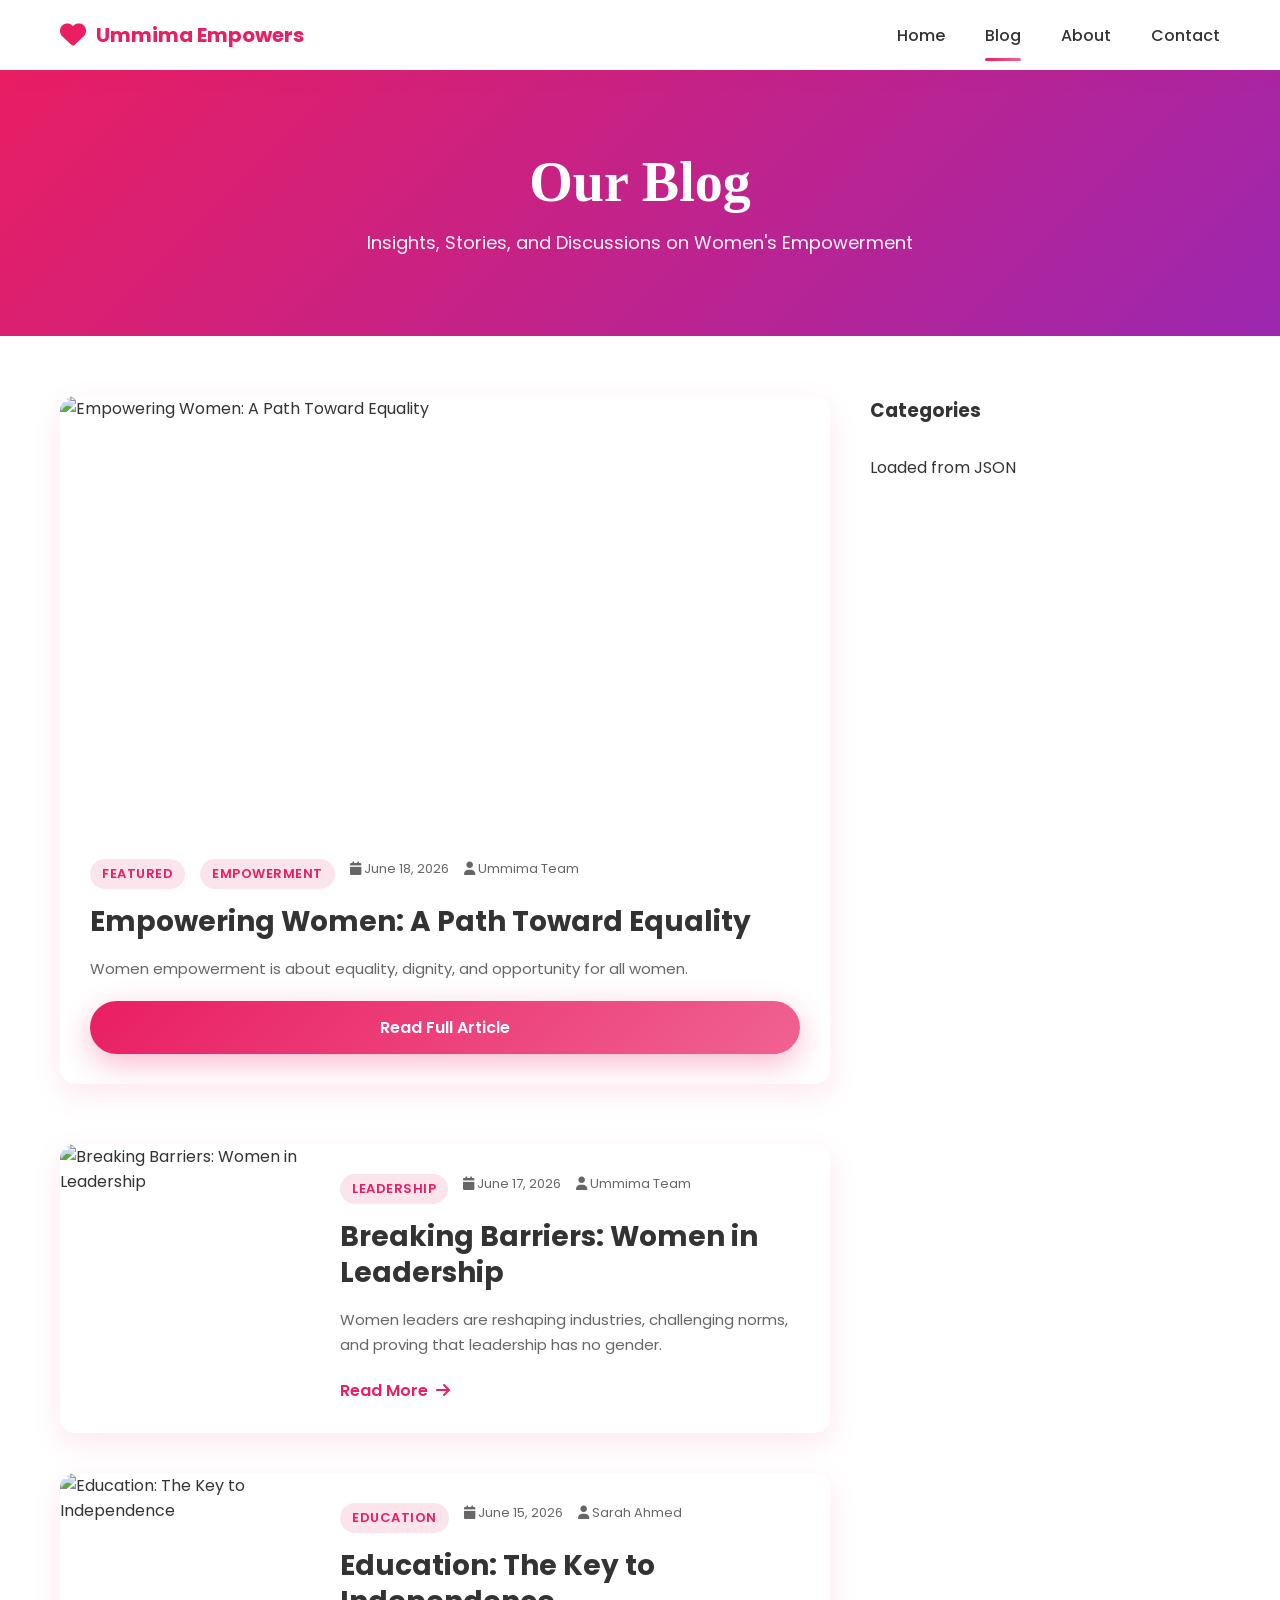
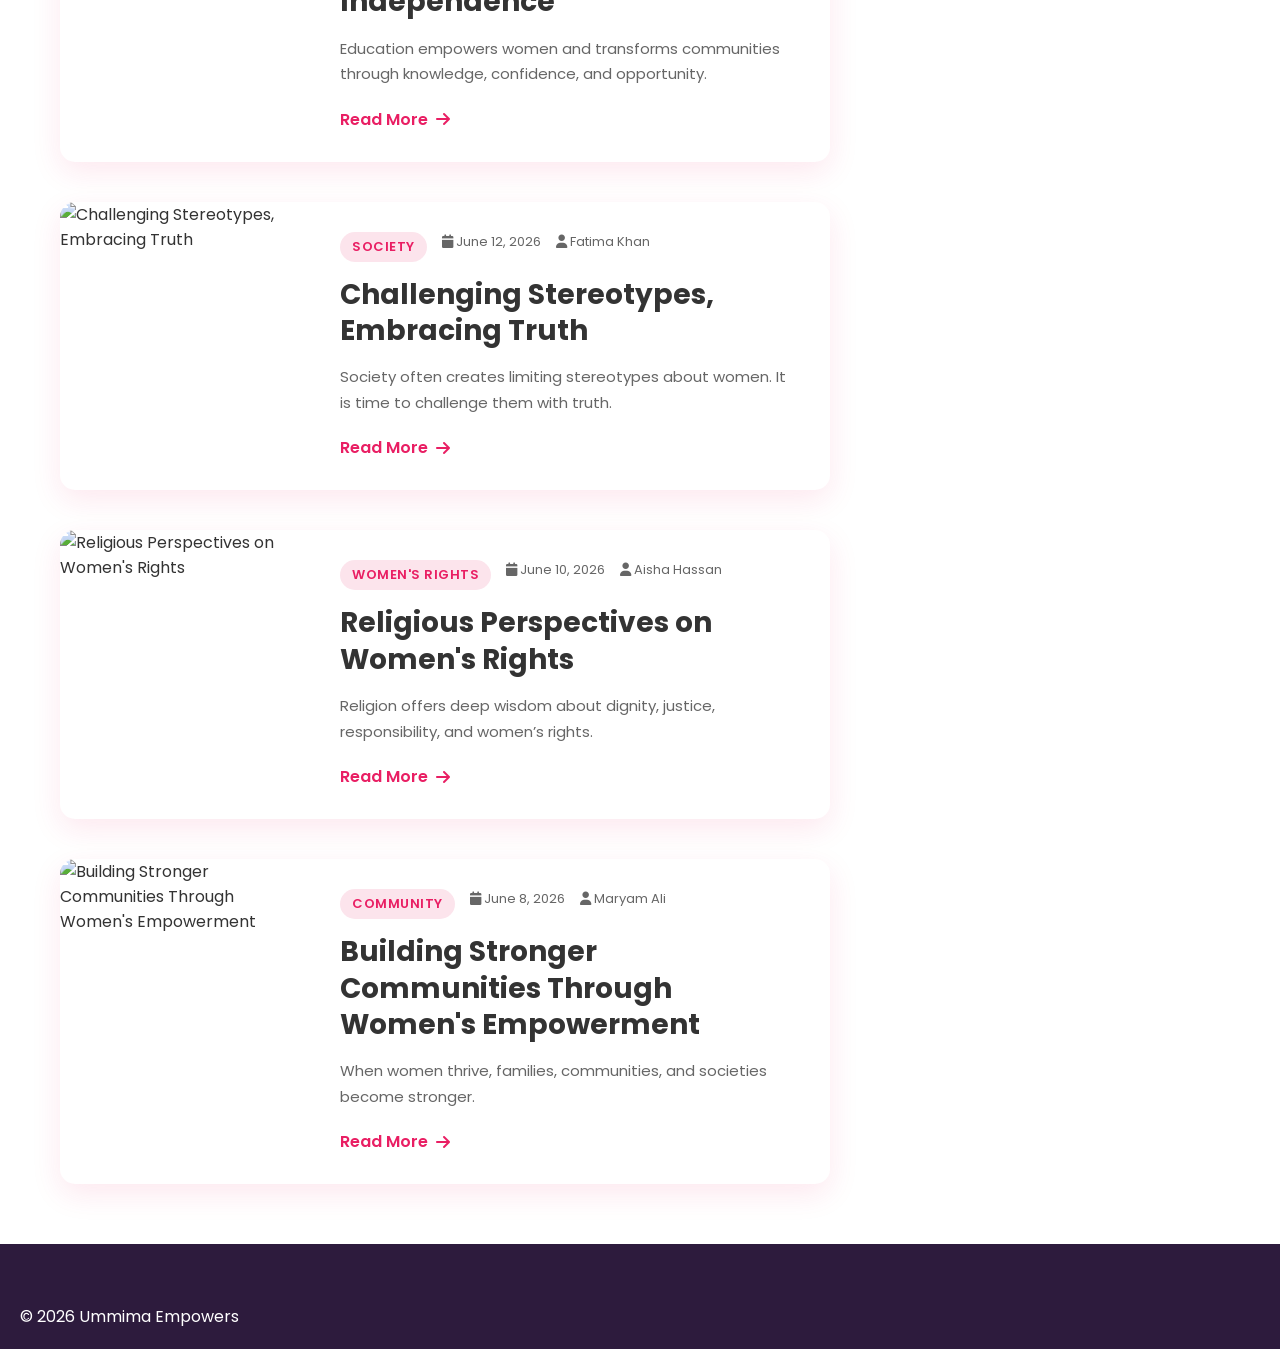
==== commit 12ae0a74: "Update blog.html" ====
--- a/blog.html
+++ b/blog.html
@@ -4,233 +4,71 @@
     <meta charset="UTF-8">
     <meta name="viewport" content="width=device-width, initial-scale=1.0">
     <title>Blog - Ummima Empowers</title>
+
     <link rel="stylesheet" href="css/styles.css">
     <link rel="stylesheet" href="css/blog.css">
     <link rel="stylesheet" href="https://cdnjs.cloudflare.com/ajax/libs/font-awesome/6.4.0/css/all.min.css">
-    <link href="https://fonts.googleapis.com/css2?family=Poppins:wght@300;400;600;700;800&family=Playfair+Display:wght@700;900&display=swap" rel="stylesheet">
+    <link href="https://fonts.googleapis.com/css2?family=Poppins:wght@300;400;600;700;800&display=swap" rel="stylesheet">
 </head>
+
 <body>
-    <!-- Navigation Bar -->
-    <nav class="navbar">
-        <div class="nav-container">
-            <a href="index.html" class="logo">
-                <i class="fas fa-heart"></i>
-                <span>Ummima Empowers</span>
-            </a>
-            <ul class="nav-menu">
-                <li><a href="index.html" class="nav-link">Home</a></li>
-                <li><a href="blog.html" class="nav-link active">Blog</a></li>
-                <li><a href="index.html#about" class="nav-link">About</a></li>
-                <li><a href="index.html#contact" class="nav-link">Contact</a></li>
-            </ul>
-            <div class="hamburger">
-                <span></span>
-                <span></span>
-                <span></span>
-            </div>
-        </div>
-    </nav>
 
-    <!-- Blog Header -->
-    <section class="blog-header">
-        <div class="container">
-            <h1>Our Blog</h1>
-            <p>Insights, Stories, and Discussions on Women's Rights & Empowerment</p>
-        </div>
-    </section>
+<!-- NAVBAR -->
+<nav class="navbar">
+    <div class="nav-container">
+        <a href="index.html" class="logo">
+            <i class="fas fa-heart"></i>
+            <span>Ummima Empowers</span>
+        </a>
 
-    <!-- Blog Content -->
-    <div class="container">
-        <div class="blog-layout">
-            <!-- Main Blog Posts -->
-            <main class="blog-posts">
-                <!-- Featured Post -->
-                <article class="blog-post featured-post">
-                    <div class="post-image">
-                        <div class="image-placeholder large pink-gradient-1">
-                            <i class="fas fa-star"></i>
-                        </div>
-                    </div>
-                    <div class="post-content">
-                        <div class="post-meta">
-                            <span class="post-category">Featured</span>
-                            <span class="post-date"><i class="fas fa-calendar"></i> June 17, 2024</span>
-                            <span class="post-author"><i class="fas fa-user"></i> Ummima Team</span>
-                        </div>
-                        <h2>Breaking Barriers: Women in Leadership</h2>
-                        <p class="post-excerpt">Women leaders are reshaping industries, challenging norms, and proving that leadership has no gender. In this comprehensive article, we explore the journeys of remarkable women who have broken through glass ceilings and established themselves as influential leaders in their respective fields.</p>
-                        <a href="#" class="btn btn-primary">Read Full Article</a>
-                    </div>
-                </article>
+        <ul class="nav-menu">
+            <li><a href="index.html" class="nav-link">Home</a></li>
+            <li><a href="blog.html" class="nav-link active">Blog</a></li>
+            <li><a href="index.html#about" class="nav-link">About</a></li>
+            <li><a href="index.html#contact" class="nav-link">Contact</a></li>
+        </ul>
+    </div>
+</nav>
 
-                <!-- Regular Posts -->
-                <article class="blog-post">
-                    <div class="post-image">
-                        <div class="image-placeholder pink-gradient-2">
-                            <i class="fas fa-book"></i>
-                        </div>
-                    </div>
-                    <div class="post-content">
-                        <div class="post-meta">
-                            <span class="post-category">Women's Rights</span>
-                            <span class="post-date"><i class="fas fa-calendar"></i> June 15, 2024</span>
-                            <span class="post-author"><i class="fas fa-user"></i> Sarah Ahmed</span>
-                        </div>
-                        <h2>Education: The Key to Independence</h2>
-                        <p class="post-excerpt">Education is the most powerful tool for women's empowerment. Discover how access to quality education transforms lives, opens doors to opportunities, and empowers women to make informed decisions about their futures.</p>
-                        <a href="#" class="read-more-link">Read More <i class="fas fa-arrow-right"></i></a>
-                    </div>
-                </article>
+<!-- BLOG HEADER -->
+<section class="blog-header">
+    <h1>Our Blog</h1>
+    <p>Insights, Stories, and Discussions on Women's Empowerment</p>
+</section>
 
-                <article class="blog-post">
-                    <div class="post-image">
-                        <div class="image-placeholder pink-gradient-3">
-                            <i class="fas fa-lightbulb"></i>
-                        </div>
-                    </div>
-                    <div class="post-content">
-                        <div class="post-meta">
-                            <span class="post-category">Society</span>
-                            <span class="post-date"><i class="fas fa-calendar"></i> June 12, 2024</span>
-                            <span class="post-author"><i class="fas fa-user"></i> Fatima Khan</span>
-                        </div>
-                        <h2>Challenging Stereotypes, Embracing Truth</h2>
-                        <p class="post-excerpt">Society often imposes limiting stereotypes on women. Join us as we uncover hidden truths, challenge misconceptions, and explore the reality of women's capabilities and potential beyond societal expectations.</p>
-                        <a href="#" class="read-more-link">Read More <i class="fas fa-arrow-right"></i></a>
-                    </div>
-                </article>
+<!-- BLOG CONTAINER -->
+<div class="container">
 
-                <article class="blog-post">
-                    <div class="post-image">
-                        <div class="image-placeholder pink-1">
-                            <i class="fas fa-heart"></i>
-                        </div>
-                    </div>
-                    <div class="post-content">
-                        <div class="post-meta">
-                            <span class="post-category">Empowerment</span>
-                            <span class="post-date"><i class="fas fa-calendar"></i> June 10, 2024</span>
-                            <span class="post-author"><i class="fas fa-user"></i> Aisha Hassan</span>
-                        </div>
-                        <h2>Religious Perspectives on Women's Rights</h2>
-                        <p class="post-excerpt">Religion offers profound wisdom about women's rights and dignity. Explore the spiritual foundations that support gender equality and how religious teachings empower women to lead fulfilling, independent lives.</p>
-                        <a href="#" class="read-more-link">Read More <i class="fas fa-arrow-right"></i></a>
-                    </div>
-                </article>
+    <div class="blog-layout">
 
-                <article class="blog-post">
-                    <div class="post-image">
-                        <div class="image-placeholder pink-2">
-                            <i class="fas fa-sparkles"></i>
-                        </div>
-                    </div>
-                    <div class="post-content">
-                        <div class="post-meta">
-                            <span class="post-category">Community</span>
-                            <span class="post-date"><i class="fas fa-calendar"></i> June 8, 2024</span>
-                            <span class="post-author"><i class="fas fa-user"></i> Maryam Ali</span>
-                        </div>
-                        <h2>Building Stronger Communities Through Women's Empowerment</h2>
-                        <p class="post-excerpt">When women thrive, entire communities flourish. Learn how women-centered initiatives create ripple effects of positive change, supporting families, economies, and societies to grow stronger together.</p>
-                        <a href="#" class="read-more-link">Read More <i class="fas fa-arrow-right"></i></a>
-                    </div>
-                </article>
-            </main>
+        <!-- BLOG POSTS (DYNAMIC) -->
+        <main class="blog-posts" id="blogPosts">
 
-            <!-- Sidebar -->
-            <aside class="blog-sidebar">
-                <!-- Search Widget -->
-                <div class="widget search-widget">
-                    <h3>Search Articles</h3>
-                    <div class="search-box">
-                        <input type="text" placeholder="Search..." class="search-input">
-                        <button class="search-btn"><i class="fas fa-search"></i></button>
-                    </div>
-                </div>
+            <!-- JS WILL LOAD POSTS HERE -->
 
-                <!-- Categories Widget -->
-                <div class="widget categories-widget">
-                    <h3>Categories</h3>
-                    <ul class="categories-list">
-                        <li><a href="#"><i class="fas fa-tag"></i> Women's Rights <span>(12)</span></a></li>
-                        <li><a href="#"><i class="fas fa-tag"></i> Empowerment <span>(8)</span></a></li>
-                        <li><a href="#"><i class="fas fa-tag"></i> Society <span>(10)</span></a></li>
-                        <li><a href="#"><i class="fas fa-tag"></i> Community <span>(6)</span></a></li>
-                        <li><a href="#"><i class="fas fa-tag"></i> Education <span>(7)</span></a></li>
-                        <li><a href="#"><i class="fas fa-tag"></i> Leadership <span>(5)</span></a></li>
-                    </ul>
-                </div>
+            <p style="text-align:center;">Loading blogs...</p>
 
-                <!-- Recent Posts Widget -->
-                <div class="widget recent-posts-widget">
-                    <h3>Recent Posts</h3>
-                    <ul class="recent-posts-list">
-                        <li>
-                            <a href="#" class="recent-post-title">Breaking Barriers: Women in Leadership</a>
-                            <span class="recent-post-date">June 17, 2024</span>
-                        </li>
-                        <li>
-                            <a href="#" class="recent-post-title">Education: The Key to Independence</a>
-                            <span class="recent-post-date">June 15, 2024</span>
-                        </li>
-                        <li>
-                            <a href="#" class="recent-post-title">Challenging Stereotypes, Embracing Truth</a>
-                            <span class="recent-post-date">June 12, 2024</span>
-                        </li>
-                        <li>
-                            <a href="#" class="recent-post-title">Religious Perspectives on Women's Rights</a>
-                            <span class="recent-post-date">June 10, 2024</span>
-                        </li>
-                    </ul>
-                </div>
+        </main>
 
-                <!-- Newsletter Widget -->
-                <div class="widget newsletter-widget">
-                    <h3>Subscribe</h3>
-                    <p>Get inspired with our latest articles on women's rights and empowerment.</p>
-                    <form class="newsletter-form">
-                        <input type="email" placeholder="Your email" required>
-                        <button type="submit" class="btn btn-primary btn-full">Subscribe</button>
-                    </form>
-                </div>
-            </aside>
-        </div>
+        <!-- SIDEBAR -->
+        <aside class="blog-sidebar">
+
+            <h3>Categories</h3>
+            <p>Loaded from JSON</p>
+
+        </aside>
+
     </div>
 
-    <!-- Footer -->
-    <footer class="footer">
-        <div class="container">
-            <div class="footer-content">
-                <div class="footer-section">
-                    <h4>Ummima Empowers</h4>
-                    <p>Empowering women through awareness, education, and community support.</p>
-                </div>
-                <div class="footer-section">
-                    <h4>Quick Links</h4>
-                    <ul>
-                        <li><a href="index.html">Home</a></li>
-                        <li><a href="blog.html">Blog</a></li>
-                        <li><a href="index.html#about">About</a></li>
-                        <li><a href="index.html#contact">Contact</a></li>
-                    </ul>
-                </div>
-                <div class="footer-section">
-                    <h4>Follow Us</h4>
-                    <div class="social-links">
-                        <a href="#" class="social-link"><i class="fab fa-facebook"></i></a>
-                        <a href="#" class="social-link"><i class="fab fa-twitter"></i></a>
-                        <a href="#" class="social-link"><i class="fab fa-instagram"></i></a>
-                        <a href="#" class="social-link"><i class="fab fa-linkedin"></i></a>
-                    </div>
-                </div>
-            </div>
-            <div class="footer-bottom">
-                <p>&copy; 2024 Ummima Empowers. All rights reserved. Empowering women everywhere.</p>
-            </div>
-        </div>
-    </footer>
+</div>
 
-    <script src="js/script.js"></script>
-    <script src="js/blog.js"></script>
+<!-- FOOTER -->
+<footer class="footer">
+    <p>&copy; 2026 Ummima Empowers</p>
+</footer>
+
+<!-- IMPORTANT JS FILE -->
+<script src="js/blog.js"></script>
+
 </body>
-</html>+</html>
--- a/css/styles.css
+++ b/css/styles.css
@@ -1212,4 +1212,39 @@
     .statistics-grid {
         grid-template-columns: 1fr;
     }
-}+}
+
+
+
+
+/* ===== GLOBAL BLOG IMAGE FIXES ===== */
+.article-image img {
+    width: 100%;
+    height: 100%;
+    object-fit: cover;
+    display: block;
+    transition: transform 0.45s ease;
+}
+
+.article-card:hover .article-image img {
+    transform: scale(1.06);
+}
+
+.blog-loading,
+.blog-empty,
+.blog-error {
+    grid-column: 1 / -1;
+}
+
+.home-blog-button {
+    text-align: center;
+    margin-top: 45px;
+}
+
+.logo,
+.logo:hover,
+.logo:focus,
+.logo:active,
+.logo:visited {
+    text-decoration: none !important;
+}
--- a/css/blog.css
+++ b/css/blog.css
@@ -361,4 +361,4 @@
     .widget {
         padding: 20px;
     }
-}+}
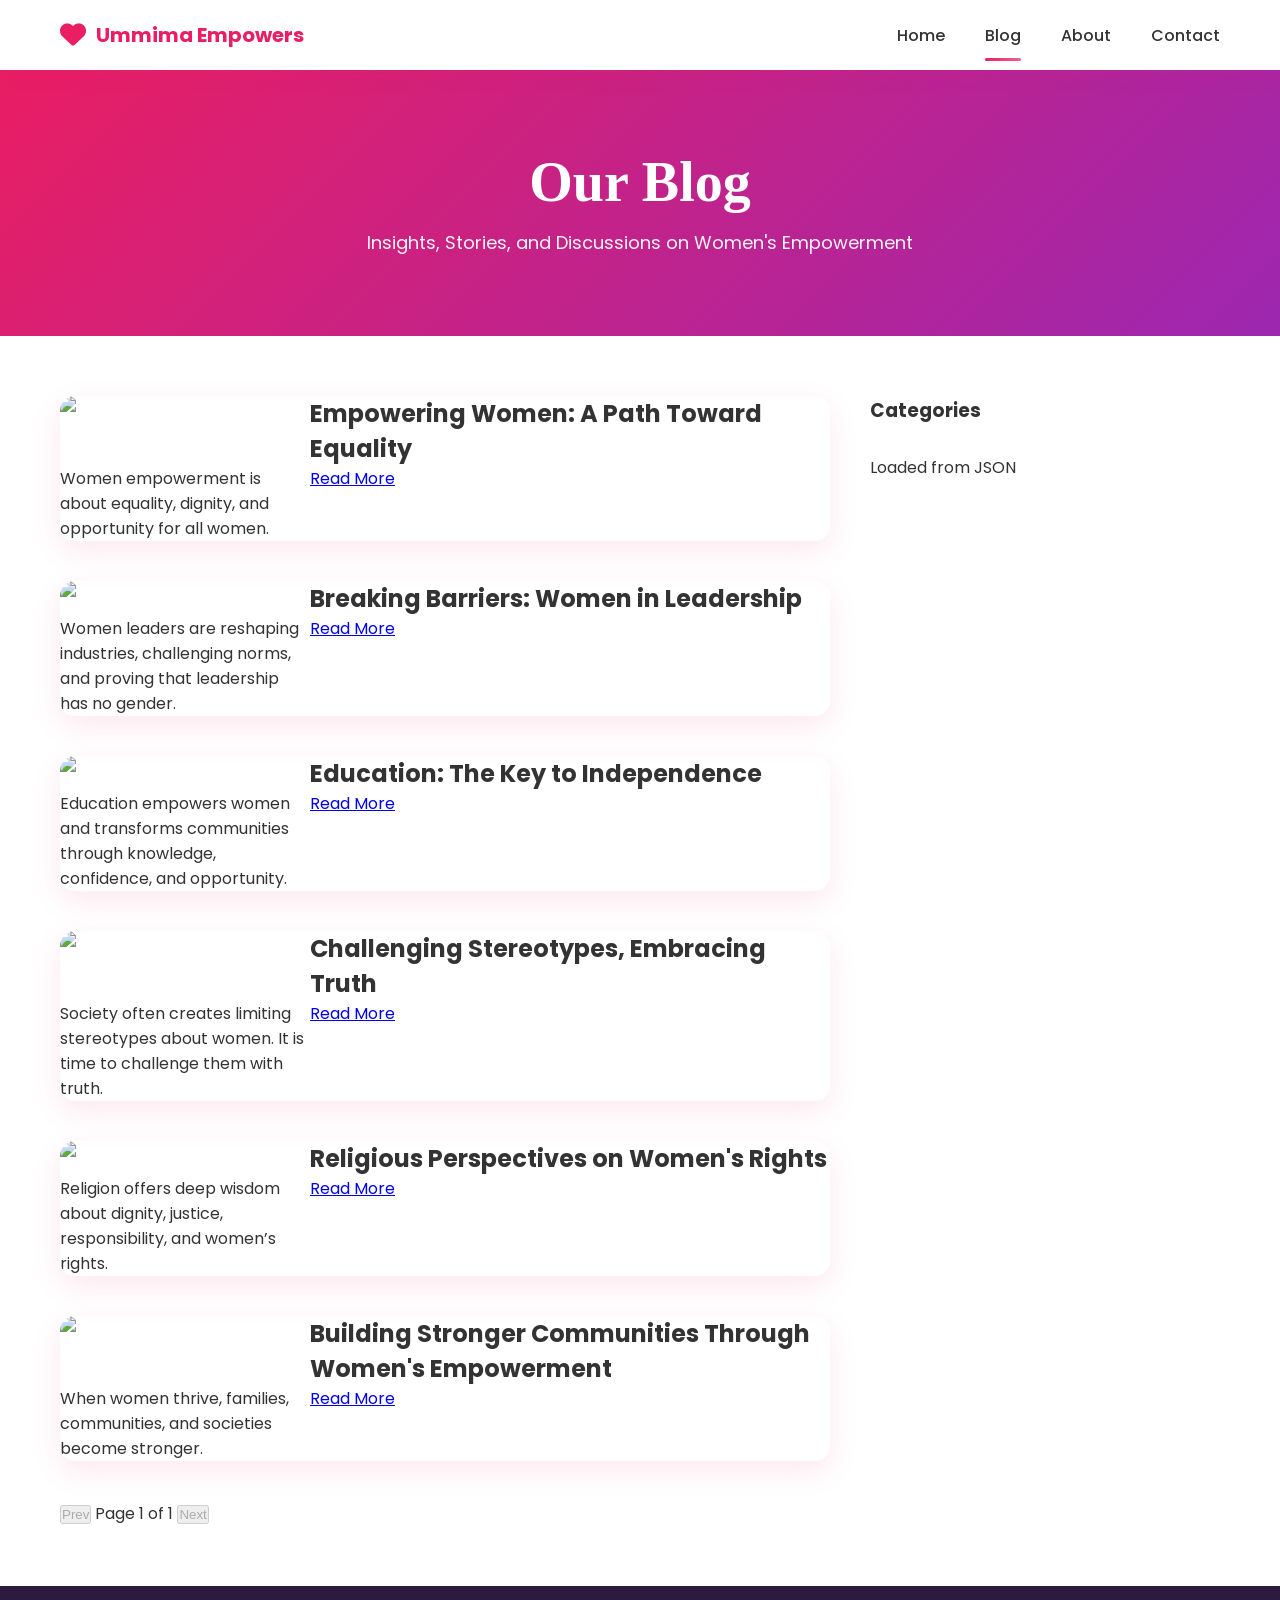
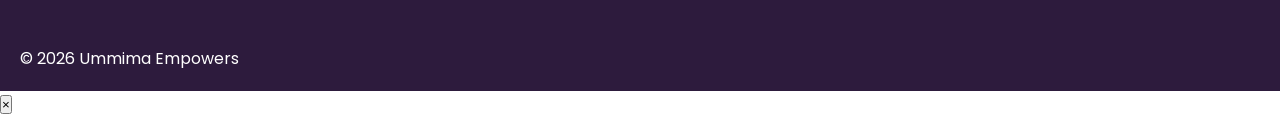
==== commit 3d87ece5: "Update blog.html" ====
--- a/blog.html
+++ b/blog.html
@@ -5,8 +5,11 @@
     <meta name="viewport" content="width=device-width, initial-scale=1.0">
     <title>Blog - Ummima Empowers</title>
 
+    <!-- CSS -->
     <link rel="stylesheet" href="css/styles.css">
     <link rel="stylesheet" href="css/blog.css">
+
+    <!-- Fonts & Icons -->
     <link rel="stylesheet" href="https://cdnjs.cloudflare.com/ajax/libs/font-awesome/6.4.0/css/all.min.css">
     <link href="https://fonts.googleapis.com/css2?family=Poppins:wght@300;400;600;700;800&display=swap" rel="stylesheet">
 </head>
@@ -41,21 +44,15 @@
 
     <div class="blog-layout">
 
-        <!-- BLOG POSTS (DYNAMIC) -->
+        <!-- BLOG POSTS (DYNAMIC LOADED FROM JSON) -->
         <main class="blog-posts" id="blogPosts">
-
-            <!-- JS WILL LOAD POSTS HERE -->
-
             <p style="text-align:center;">Loading blogs...</p>
-
         </main>
 
         <!-- SIDEBAR -->
         <aside class="blog-sidebar">
-
             <h3>Categories</h3>
             <p>Loaded from JSON</p>
-
         </aside>
 
     </div>
@@ -67,7 +64,26 @@
     <p>&copy; 2026 Ummima Empowers</p>
 </footer>
 
-<!-- IMPORTANT JS FILE -->
+<!-- 🔥 BLOG MODAL (THIS WAS MISSING - MAIN FIX) -->
+<div id="blogModal" class="blog-modal" aria-hidden="true">
+
+    <div class="blog-modal-overlay" data-close-modal></div>
+
+    <div class="blog-modal-content">
+
+        <button class="blog-modal-close" data-close-modal>
+            &times;
+        </button>
+
+        <div id="blogModalBody">
+            <!-- Dynamic blog content loads here -->
+        </div>
+
+    </div>
+
+</div>
+
+<!-- JS -->
 <script src="js/blog.js"></script>
 
 </body>
